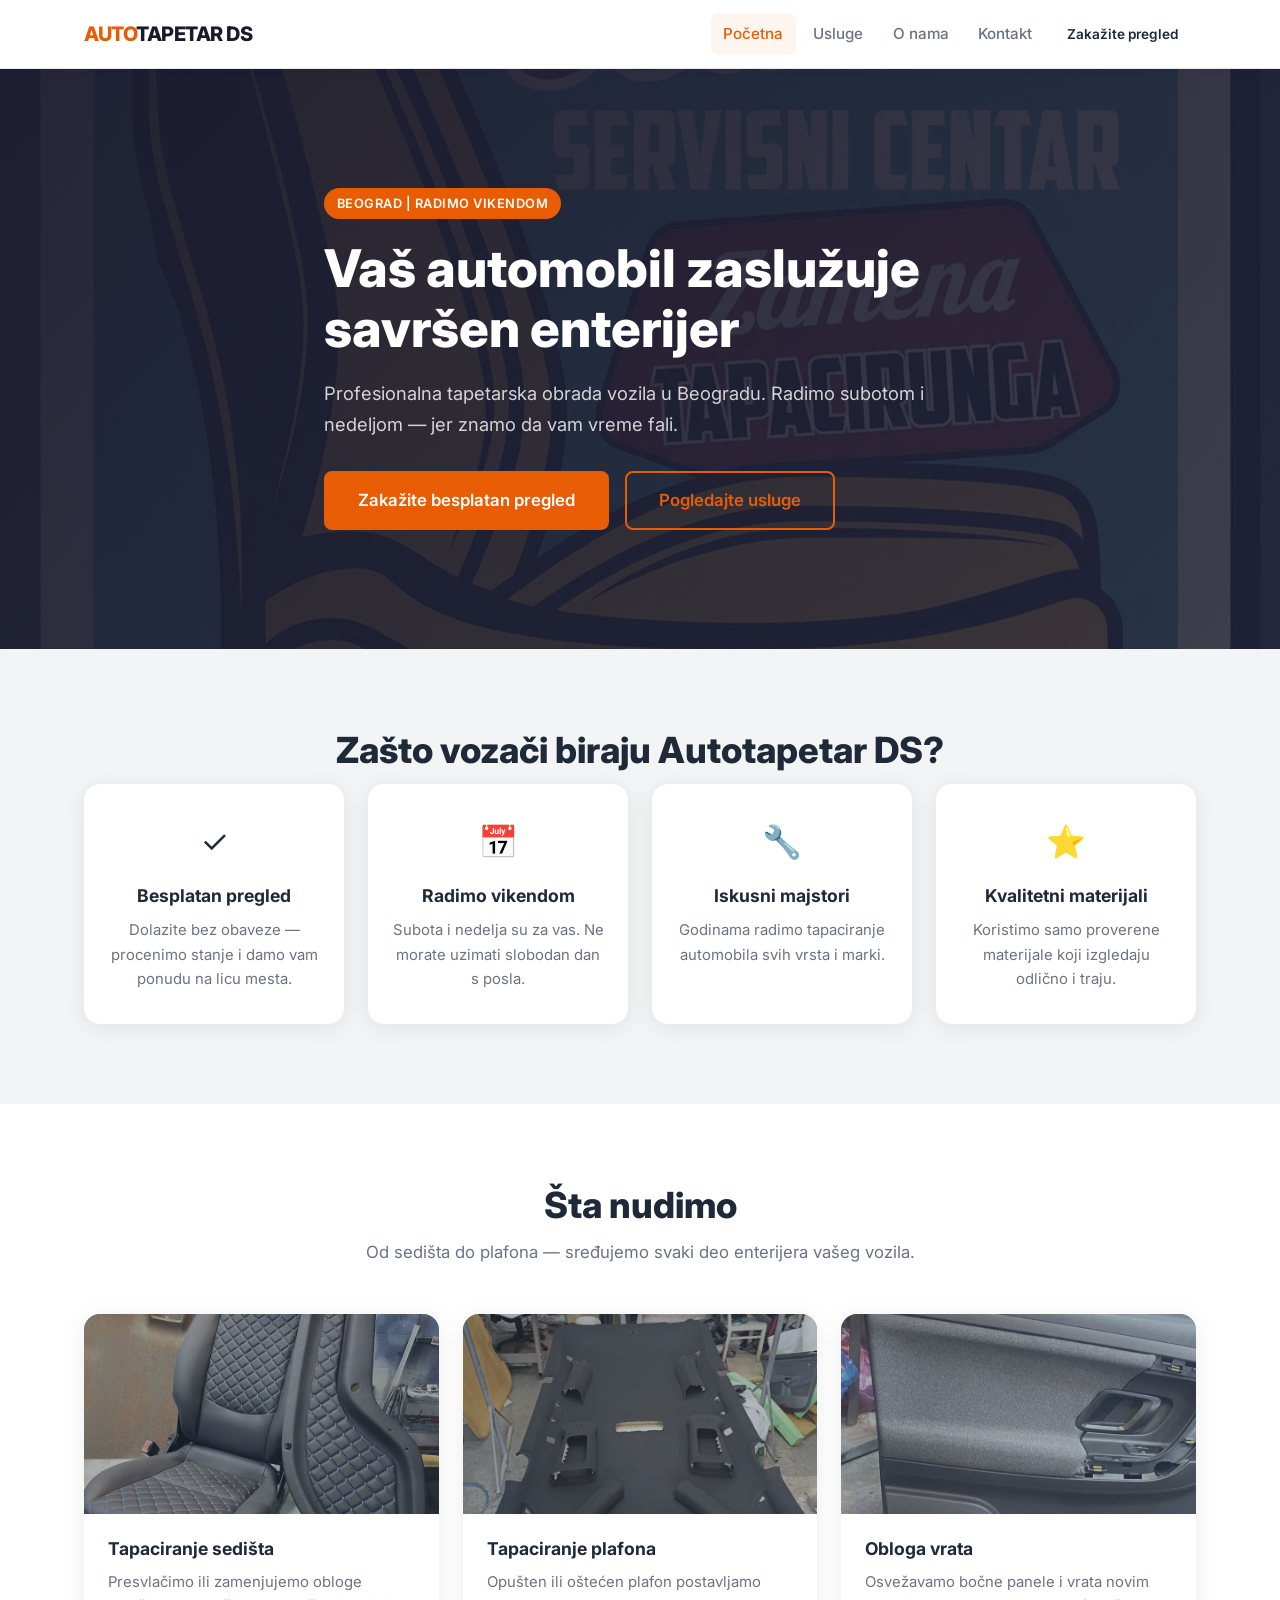
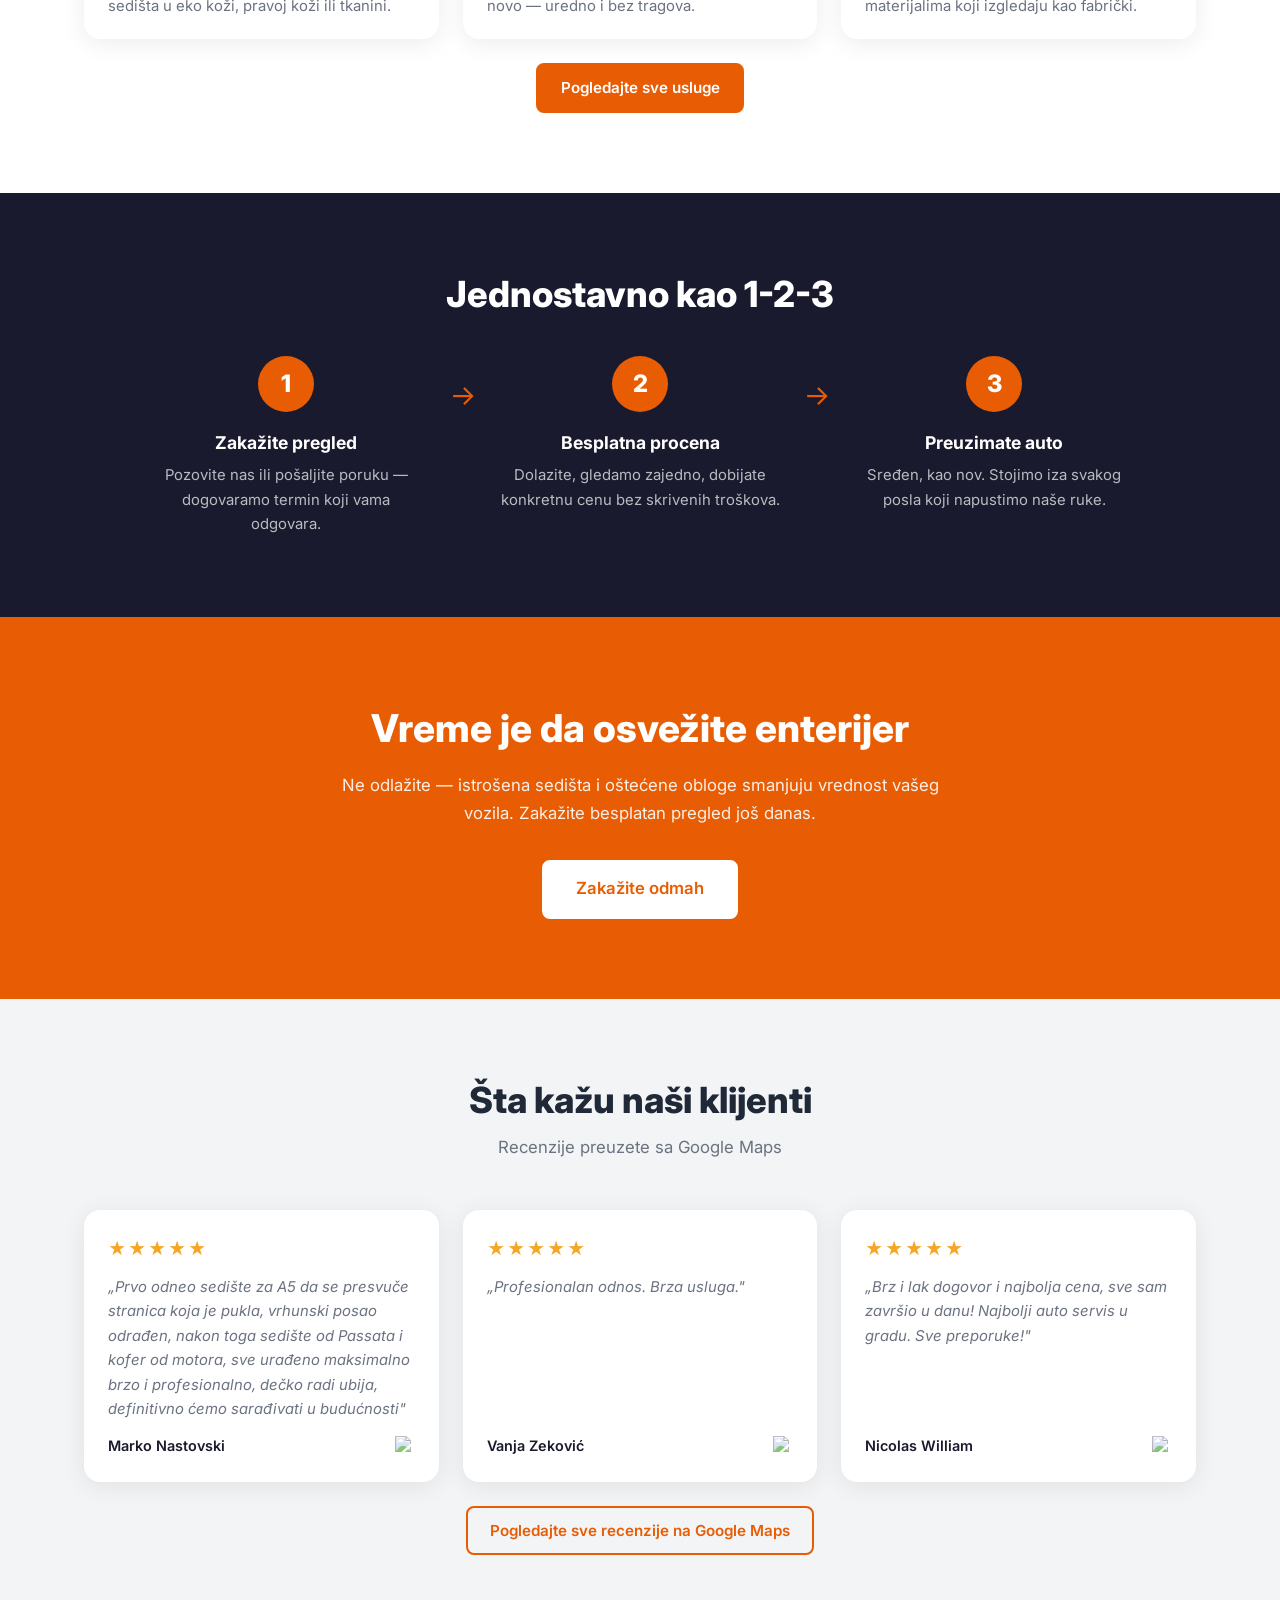
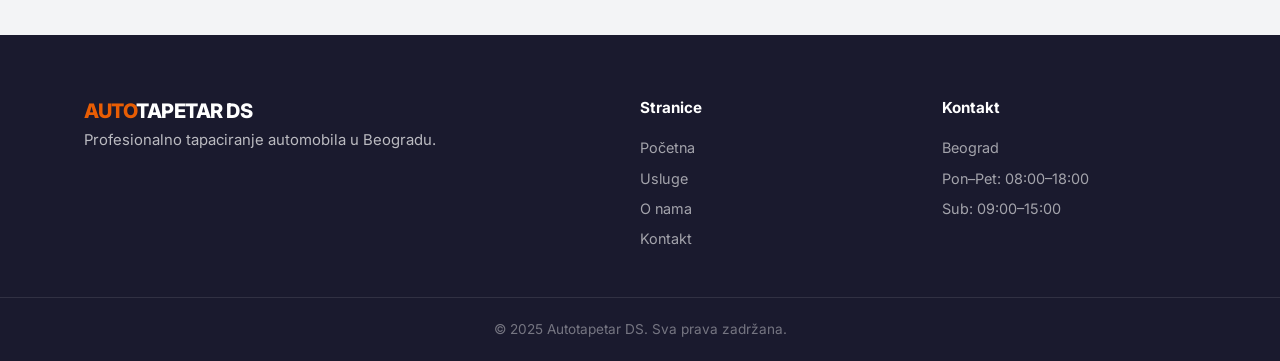
==== index.html @ dfbbf506 "Dodane fotografije usluga, hero slika, sekcija testimonijala - Ubačene slike za sedišta, plafon, vra" ====
<!DOCTYPE html>
<html lang="sr">
<head>
  <meta charset="UTF-8" />
  <meta name="viewport" content="width=device-width, initial-scale=1.0" />
  <meta name="description" content="Autotapetar DS Beograd – profesionalno tapaciranje automobila. Besplatan pregled, radimo vikendom." />
  <title>Autotapetar DS | Tapaciranje automobila Beograd</title>
  <link rel="stylesheet" href="css/style.css" />
  <link rel="preconnect" href="https://fonts.googleapis.com" />
  <link href="https://fonts.googleapis.com/css2?family=Inter:wght@400;500;600;700;800&display=swap" rel="stylesheet" />
</head>
<body>

  <!-- NAVIGACIJA -->
  <header class="header">
    <div class="container header__inner">
      <a href="index.html" class="logo">
        <span class="logo__accent">AUTO</span>TAPETAR DS
      </a>
      <button class="nav-toggle" aria-label="Otvori meni" aria-expanded="false">
        <span></span><span></span><span></span>
      </button>
      <nav class="nav">
        <a href="index.html" class="nav__link nav__link--active">Početna</a>
        <a href="usluge.html" class="nav__link">Usluge</a>
        <a href="o-nama.html" class="nav__link">O nama</a>
        <a href="kontakt.html" class="nav__link">Kontakt</a>
        <a href="kontakt.html" class="btn btn--sm">Zakažite pregled</a>
      </nav>
    </div>
  </header>

  <main>

    <!-- HERO -->
    <section class="hero">
      <div class="hero__bg">
        <img src="images/hero-placeholder.jpg" alt="Autotapetar DS" />
        <div class="hero__overlay"></div>
      </div>
      <div class="container hero__content">
        <span class="hero__tag">Beograd | Radimo vikendom</span>
        <h1 class="hero__title">Vaš automobil zaslužuje savršen enterijer</h1>
        <p class="hero__text">Profesionalna tapetarska obrada vozila u Beogradu. Radimo subotom i nedeljom — jer znamo da vam vreme fali.</p>
        <div class="hero__actions">
          <a href="kontakt.html" class="btn btn--primary btn--lg">Zakažite besplatan pregled</a>
          <a href="usluge.html" class="btn btn--outline btn--lg">Pogledajte usluge</a>
        </div>
      </div>
    </section>

    <!-- BENEFITI -->
    <section class="section section--light">
      <div class="container">
        <h2 class="section__title text-center">Zašto vozači biraju Autotapetar DS?</h2>
        <div class="cards cards--4">
          <div class="card card--benefit">
            <div class="card__icon">✓</div>
            <h3 class="card__title">Besplatan pregled</h3>
            <p class="card__text">Dolazite bez obaveze — procenimo stanje i damo vam ponudu na licu mesta.</p>
          </div>
          <div class="card card--benefit">
            <div class="card__icon">📅</div>
            <h3 class="card__title">Radimo vikendom</h3>
            <p class="card__text">Subota i nedelja su za vas. Ne morate uzimati slobodan dan s posla.</p>
          </div>
          <div class="card card--benefit">
            <div class="card__icon">🔧</div>
            <h3 class="card__title">Iskusni majstori</h3>
            <p class="card__text">Godinama radimo tapaciranje automobila svih vrsta i marki.</p>
          </div>
          <div class="card card--benefit">
            <div class="card__icon">⭐</div>
            <h3 class="card__title">Kvalitetni materijali</h3>
            <p class="card__text">Koristimo samo proverene materijale koji izgledaju odlično i traju.</p>
          </div>
        </div>
      </div>
    </section>

    <!-- USLUGE PREGLED -->
    <section class="section">
      <div class="container">
        <h2 class="section__title text-center">Šta nudimo</h2>
        <p class="section__subtitle text-center">Od sedišta do plafona — sređujemo svaki deo enterijera vašeg vozila.</p>
        <div class="cards cards--3">
          <div class="card card--service">
            <div class="card__img">
              <img src="images/usluga-sedista.jpg" alt="Tapaciranje sedišta" />
            </div>
            <div class="card__body">
              <h3 class="card__title">Tapaciranje sedišta</h3>
              <p class="card__text">Presvlačimo ili zamenjujemo obloge sedišta u eko koži, pravoj koži ili tkanini.</p>
            </div>
          </div>
          <div class="card card--service">
            <div class="card__img">
              <img src="images/usluga-plafon.jpg" alt="Tapaciranje plafona" />
            </div>
            <div class="card__body">
              <h3 class="card__title">Tapaciranje plafona</h3>
              <p class="card__text">Opušten ili oštećen plafon postavljamo novo — uredno i bez tragova.</p>
            </div>
          </div>
          <div class="card card--service">
            <div class="card__img">
              <img src="images/usluga-vrata.jpg" alt="Obloga vrata" />
            </div>
            <div class="card__body">
              <h3 class="card__title">Obloga vrata</h3>
              <p class="card__text">Osvežavamo bočne panele i vrata novim materijalima koji izgledaju kao fabrički.</p>
            </div>
          </div>
        </div>
        <div class="text-center mt-2">
          <a href="usluge.html" class="btn btn--primary">Pogledajte sve usluge</a>
        </div>
      </div>
    </section>

    <!-- KAKO FUNKCIONISE -->
    <section class="section section--dark">
      <div class="container">
        <h2 class="section__title text-center">Jednostavno kao 1-2-3</h2>
        <div class="steps">
          <div class="step">
            <div class="step__num">1</div>
            <h3 class="step__title">Zakažite pregled</h3>
            <p class="step__text">Pozovite nas ili pošaljite poruku — dogovaramo termin koji vama odgovara.</p>
          </div>
          <div class="step__arrow">→</div>
          <div class="step">
            <div class="step__num">2</div>
            <h3 class="step__title">Besplatna procena</h3>
            <p class="step__text">Dolazite, gledamo zajedno, dobijate konkretnu cenu bez skrivenih troškova.</p>
          </div>
          <div class="step__arrow">→</div>
          <div class="step">
            <div class="step__num">3</div>
            <h3 class="step__title">Preuzimate auto</h3>
            <p class="step__text">Sređen, kao nov. Stojimo iza svakog posla koji napustimo naše ruke.</p>
          </div>
        </div>
      </div>
    </section>

    <!-- CTA BANER -->
    <section class="section section--accent">
      <div class="container text-center">
        <h2 class="cta-banner__title">Vreme je da osvežite enterijer</h2>
        <p class="cta-banner__text">Ne odlažite — istrošena sedišta i oštećene obloge smanjuju vrednost vašeg vozila. Zakažite besplatan pregled još danas.</p>
        <a href="kontakt.html" class="btn btn--white btn--lg">Zakažite odmah</a>
      </div>
    </section>

  </main>

  <!-- RECENZIJE -->
  <section class="section section--light">
    <div class="container">
      <h2 class="section__title text-center">Šta kažu naši klijenti</h2>
      <p class="section__subtitle text-center">Recenzije preuzete sa Google Maps</p>
      <div class="cards cards--3">

        <div class="card card--review">
          <div class="card__stars">★★★★★</div>
          <p class="card__text">„Prvo odneo sedište za A5 da se presvuče stranica koja je pukla, vrhunski posao odrađen, nakon toga sedište od Passata i kofer od motora, sve urađeno maksimalno brzo i profesionalno, dečko radi ubija, definitivno ćemo sarađivati u budućnosti"</p>
          <div class="card__author">
            <span class="card__name">Marko Nastovski</span>
            <img src="https://www.gstatic.com/images/branding/product/1x/maps_24dp.png" alt="Google" class="card__google-icon" />
          </div>
        </div>

        <div class="card card--review">
          <div class="card__stars">★★★★★</div>
          <p class="card__text">„Profesionalan odnos. Brza usluga."</p>
          <div class="card__author">
            <span class="card__name">Vanja Zeković</span>
            <img src="https://www.gstatic.com/images/branding/product/1x/maps_24dp.png" alt="Google" class="card__google-icon" />
          </div>
        </div>

        <div class="card card--review">
          <div class="card__stars">★★★★★</div>
          <p class="card__text">„Brz i lak dogovor i najbolja cena, sve sam završio u danu! Najbolji auto servis u gradu. Sve preporuke!"</p>
          <div class="card__author">
            <span class="card__name">Nicolas William</span>
            <img src="https://www.gstatic.com/images/branding/product/1x/maps_24dp.png" alt="Google" class="card__google-icon" />
          </div>
        </div>

      </div>
      <div class="text-center mt-2">
        <a href="https://maps.app.goo.gl/PzzM2NFCCdkKopfx8" target="_blank" rel="noopener" class="btn btn--outline">Pogledajte sve recenzije na Google Maps</a>
      </div>
    </div>
  </section>

  <!-- FOOTER -->
  <footer class="footer">
    <div class="container footer__inner">
      <div class="footer__brand">
        <a href="index.html" class="logo logo--light">
          <span class="logo__accent">AUTO</span>TAPETAR DS
        </a>
        <p>Profesionalno tapaciranje automobila u Beogradu.</p>
      </div>
      <div class="footer__links">
        <h4>Stranice</h4>
        <a href="index.html">Početna</a>
        <a href="usluge.html">Usluge</a>
        <a href="o-nama.html">O nama</a>
        <a href="kontakt.html">Kontakt</a>
      </div>
      <div class="footer__contact">
        <h4>Kontakt</h4>
        <p>Beograd</p>
        <p>Pon–Pet: 08:00–18:00</p>
        <p>Sub: 09:00–15:00</p>
      </div>
    </div>
    <div class="footer__bottom">
      <div class="container">
        <p>&copy; 2025 Autotapetar DS. Sva prava zadržana.</p>
      </div>
    </div>
  </footer>

  <script src="js/main.js"></script>
</body>
</html>
---- css/style.css ----
/* =====================
   RESET & BASE
   ===================== */
*, *::before, *::after { box-sizing: border-box; margin: 0; padding: 0; }

:root {
  --clr-primary:   #E85D04;
  --clr-primary-d: #C44E00;
  --clr-dark:      #1A1A2E;
  --clr-dark-2:    #16213E;
  --clr-gray:      #6B7280;
  --clr-gray-light:#F3F4F6;
  --clr-white:     #FFFFFF;
  --clr-text:      #1F2937;
  --radius:        8px;
  --radius-lg:     16px;
  --shadow:        0 4px 24px rgba(0,0,0,.08);
  --shadow-lg:     0 8px 40px rgba(0,0,0,.14);
  --transition:    .25s ease;
  --container:     1160px;
}

html { scroll-behavior: smooth; }

body {
  font-family: 'Inter', system-ui, sans-serif;
  font-size: 16px;
  line-height: 1.65;
  color: var(--clr-text);
  background: var(--clr-white);
}

img { display: block; max-width: 100%; height: auto; object-fit: cover; }

a { color: inherit; text-decoration: none; }

ul { list-style: none; }

/* =====================
   UTILITIES
   ===================== */
.container    { max-width: var(--container); margin: 0 auto; padding: 0 24px; }
.text-center  { text-align: center; }
.text-muted   { color: var(--clr-gray); font-size: .9rem; }
.mt-1         { margin-top: .75rem; }
.mt-2         { margin-top: 1.5rem; }

/* =====================
   BUTTONS
   ===================== */
.btn {
  display: inline-flex;
  align-items: center;
  justify-content: center;
  gap: .5rem;
  padding: .65rem 1.4rem;
  border-radius: var(--radius);
  font-weight: 600;
  font-size: .95rem;
  cursor: pointer;
  transition: background var(--transition), color var(--transition),
              border-color var(--transition), transform var(--transition);
  border: 2px solid transparent;
  white-space: nowrap;
}
.btn:hover { transform: translateY(-1px); }

.btn--primary {
  background: var(--clr-primary);
  color: var(--clr-white);
  border-color: var(--clr-primary);
}
.btn--primary:hover { background: var(--clr-primary-d); border-color: var(--clr-primary-d); }

.btn--outline {
  background: transparent;
  color: var(--clr-primary);
  border-color: var(--clr-primary);
}
.btn--outline:hover { background: var(--clr-primary); color: var(--clr-white); }

.btn--white {
  background: var(--clr-white);
  color: var(--clr-primary);
  border-color: var(--clr-white);
}
.btn--white:hover { background: transparent; color: var(--clr-white); border-color: var(--clr-white); }

.btn--sm  { padding: .45rem 1rem; font-size: .85rem; }
.btn--lg  { padding: .85rem 2rem; font-size: 1.05rem; }
.btn--full { width: 100%; }

/* =====================
   HEADER / NAV
   ===================== */
.header {
  position: sticky;
  top: 0;
  z-index: 100;
  background: var(--clr-white);
  border-bottom: 1px solid #E5E7EB;
  box-shadow: 0 1px 8px rgba(0,0,0,.06);
}

.header__inner {
  display: flex;
  align-items: center;
  justify-content: space-between;
  height: 68px;
}

.logo {
  font-size: 1.25rem;
  font-weight: 800;
  letter-spacing: -.5px;
  color: var(--clr-dark);
}
.logo--light { color: var(--clr-white); }
.logo__accent { color: var(--clr-primary); }

.nav {
  display: flex;
  align-items: center;
  gap: .25rem;
}

.nav__link {
  padding: .5rem .8rem;
  border-radius: var(--radius);
  font-weight: 500;
  font-size: .95rem;
  color: var(--clr-gray);
  transition: color var(--transition), background var(--transition);
}
.nav__link:hover,
.nav__link--active {
  color: var(--clr-primary);
  background: #FFF5EF;
}

.nav-toggle {
  display: none;
  flex-direction: column;
  justify-content: center;
  gap: 5px;
  width: 36px;
  height: 36px;
  background: none;
  border: none;
  cursor: pointer;
  padding: 4px;
}
.nav-toggle span {
  display: block;
  height: 2px;
  background: var(--clr-dark);
  border-radius: 2px;
  transition: transform var(--transition), opacity var(--transition);
}
.nav-toggle.open span:nth-child(1) { transform: translateY(7px) rotate(45deg); }
.nav-toggle.open span:nth-child(2) { opacity: 0; }
.nav-toggle.open span:nth-child(3) { transform: translateY(-7px) rotate(-45deg); }

/* =====================
   HERO
   ===================== */
.hero {
  position: relative;
  min-height: 580px;
  display: flex;
  align-items: center;
}

.hero__bg {
  position: absolute;
  inset: 0;
  z-index: 0;
  background: var(--clr-dark-2);
}
.hero__bg img {
  width: 100%;
  height: 100%;
  object-fit: cover;
  opacity: .35;
}
.hero__overlay {
  position: absolute;
  inset: 0;
  background: linear-gradient(135deg, rgba(26,26,46,.85) 0%, rgba(26,26,46,.5) 100%);
}

.hero__content {
  position: relative;
  z-index: 1;
  padding: 80px 24px;
  max-width: 680px;
}

.hero__tag {
  display: inline-block;
  background: var(--clr-primary);
  color: var(--clr-white);
  font-size: .8rem;
  font-weight: 600;
  letter-spacing: .5px;
  text-transform: uppercase;
  padding: .3rem .8rem;
  border-radius: 100px;
  margin-bottom: 1.25rem;
}

.hero__title {
  font-size: clamp(2rem, 5vw, 3.25rem);
  font-weight: 800;
  line-height: 1.15;
  color: var(--clr-white);
  margin-bottom: 1.25rem;
}

.hero__text {
  font-size: 1.15rem;
  color: rgba(255,255,255,.8);
  margin-bottom: 2rem;
}

.hero__actions {
  display: flex;
  flex-wrap: wrap;
  gap: 1rem;
}

/* =====================
   SECTIONS
   ===================== */
.section          { padding: 80px 0; }
.section--light   { background: var(--clr-gray-light); }
.section--dark    { background: var(--clr-dark); color: var(--clr-white); }
.section--accent  { background: var(--clr-primary); color: var(--clr-white); }

.section__title {
  font-size: clamp(1.6rem, 3vw, 2.25rem);
  font-weight: 800;
  margin-bottom: .75rem;
  line-height: 1.2;
}
.section__subtitle {
  font-size: 1.05rem;
  color: var(--clr-gray);
  margin-bottom: 3rem;
}
.section--dark .section__subtitle { color: rgba(255,255,255,.65); }

/* =====================
   CARDS
   ===================== */
.cards {
  display: grid;
  gap: 1.5rem;
}
.cards--3 { grid-template-columns: repeat(3, 1fr); }
.cards--4 { grid-template-columns: repeat(4, 1fr); }

.card {
  border-radius: var(--radius-lg);
  background: var(--clr-white);
  box-shadow: var(--shadow);
  overflow: hidden;
  transition: transform var(--transition), box-shadow var(--transition);
}
.card:hover { transform: translateY(-4px); box-shadow: var(--shadow-lg); }

.card--benefit {
  padding: 2rem 1.5rem;
  text-align: center;
}
.card__icon { font-size: 2rem; margin-bottom: .75rem; }
.card__title { font-size: 1.1rem; font-weight: 700; margin-bottom: .5rem; }
.card__text  { font-size: .93rem; color: var(--clr-gray); }

.card--service .card__img { height: 200px; }
.card--service .card__img img { width: 100%; height: 100%; }
.card--service .card__body { padding: 1.25rem 1.5rem; }
.card--service .card__title { margin-bottom: .4rem; }

/* =====================
   REVIEW CARDS
   ===================== */
.card--review { padding: 1.5rem; display: flex; flex-direction: column; gap: .75rem; }
.card--review .card__stars { color: #f5a623; font-size: 1.1rem; letter-spacing: 2px; }
.card--review .card__text { font-size: .93rem; color: var(--clr-gray); font-style: italic; flex: 1; }
.card--review .card__author { display: flex; align-items: center; justify-content: space-between; margin-top: auto; }
.card--review .card__name { font-weight: 600; font-size: .9rem; color: var(--clr-dark); }
.card--review .card__google-icon { width: 20px; height: 20px; opacity: .7; }

/* =====================
   STEPS
   ===================== */
.steps {
  display: flex;
  align-items: flex-start;
  justify-content: center;
  gap: 1.5rem;
  margin-top: 2.5rem;
  flex-wrap: wrap;
}

.step {
  flex: 1;
  min-width: 200px;
  max-width: 280px;
  text-align: center;
}
.step__num {
  width: 56px;
  height: 56px;
  border-radius: 50%;
  background: var(--clr-primary);
  color: var(--clr-white);
  font-size: 1.5rem;
  font-weight: 800;
  display: flex;
  align-items: center;
  justify-content: center;
  margin: 0 auto 1rem;
}
.step__title { font-size: 1.1rem; font-weight: 700; color: var(--clr-white); margin-bottom: .4rem; }
.step__text  { font-size: .93rem; color: rgba(255,255,255,.7); }

.step__arrow {
  font-size: 1.75rem;
  color: var(--clr-primary);
  padding-top: 1rem;
  flex-shrink: 0;
}

/* =====================
   CTA BANNER
   ===================== */
.cta-banner__title {
  font-size: clamp(1.75rem, 3vw, 2.5rem);
  font-weight: 800;
  margin-bottom: .75rem;
}
.cta-banner__text {
  font-size: 1.05rem;
  opacity: .9;
  max-width: 600px;
  margin: 0 auto 2rem;
}

/* =====================
   PAGE HERO
   ===================== */
.page-hero {
  background: var(--clr-dark);
  padding: 64px 0;
  color: var(--clr-white);
}
.page-hero__title {
  font-size: clamp(2rem, 4vw, 3rem);
  font-weight: 800;
  margin-bottom: .75rem;
}
.page-hero__text {
  font-size: 1.1rem;
  color: rgba(255,255,255,.75);
  max-width: 640px;
}

/* =====================
   SERVICE ITEMS
   ===================== */
.service-item {
  display: grid;
  grid-template-columns: 1fr 1fr;
  gap: 3rem;
  align-items: center;
  padding: 3rem 0;
  border-bottom: 1px solid #E5E7EB;
}
.service-item:last-child { border-bottom: none; }
.service-item--reverse { direction: rtl; }
.service-item--reverse > * { direction: ltr; }

.service-item__img {
  border-radius: var(--radius-lg);
  overflow: hidden;
  height: 280px;
  background: var(--clr-gray-light);
}
.service-item__img img { width: 100%; height: 100%; }

.service-item__title {
  font-size: 1.6rem;
  font-weight: 800;
  margin-bottom: 1rem;
}
.service-item__body p { color: var(--clr-gray); margin-bottom: .75rem; }
.service-item__list {
  margin-top: 1rem;
  display: flex;
  flex-direction: column;
  gap: .4rem;
}
.service-item__list li {
  display: flex;
  align-items: center;
  gap: .5rem;
  font-size: .95rem;
  color: var(--clr-text);
}
.service-item__list li::before {
  content: '✓';
  color: var(--clr-primary);
  font-weight: 700;
  flex-shrink: 0;
}

/* =====================
   ABOUT
   ===================== */
.about-grid {
  display: grid;
  grid-template-columns: 1fr 1fr;
  gap: 4rem;
  align-items: center;
}
.about-grid--reverse { direction: rtl; }
.about-grid--reverse > * { direction: ltr; }

.about-grid__img {
  border-radius: var(--radius-lg);
  overflow: hidden;
  height: 360px;
  background: var(--clr-gray-light);
}
.about-grid__img img { width: 100%; height: 100%; }

.about-grid__body h2 {
  font-size: 2rem;
  font-weight: 800;
  margin-bottom: 1.25rem;
}
.about-grid__body p {
  color: var(--clr-gray);
  margin-bottom: .75rem;
}

/* =====================
   STATS
   ===================== */
.stats {
  display: grid;
  grid-template-columns: repeat(4, 1fr);
  gap: 2rem;
  text-align: center;
}
.stat__num {
  font-size: 3rem;
  font-weight: 800;
  color: var(--clr-primary);
  line-height: 1;
  margin-bottom: .4rem;
}
.stat__label { font-size: .95rem; color: rgba(255,255,255,.7); }

/* =====================
   CONTACT
   ===================== */
.contact-grid {
  display: grid;
  grid-template-columns: 1fr 1fr;
  gap: 4rem;
  align-items: start;
}

.contact-form-wrap h2,
.contact-info h2 {
  font-size: 1.75rem;
  font-weight: 800;
  margin-bottom: 1.5rem;
}

.form-group {
  margin-bottom: 1.25rem;
}
.form-group label {
  display: block;
  font-weight: 600;
  font-size: .9rem;
  margin-bottom: .4rem;
  color: var(--clr-text);
}
.required { color: var(--clr-primary); }
.form-group input,
.form-group textarea {
  width: 100%;
  padding: .75rem 1rem;
  border: 2px solid #E5E7EB;
  border-radius: var(--radius);
  font-family: inherit;
  font-size: 1rem;
  color: var(--clr-text);
  transition: border-color var(--transition);
  outline: none;
}
.form-group input:focus,
.form-group textarea:focus { border-color: var(--clr-primary); }
.form-group textarea { resize: vertical; min-height: 130px; }
.form-note { margin-top: .75rem; font-size: .82rem; color: var(--clr-gray); }

.info-card {
  display: flex;
  gap: 1rem;
  padding: 1.25rem;
  border-radius: var(--radius-lg);
  background: var(--clr-gray-light);
  margin-bottom: 1rem;
}
.info-card--highlight { background: #FFF5EF; border: 2px solid var(--clr-primary); }
.info-card__icon { font-size: 1.5rem; flex-shrink: 0; }
.info-card h3 { font-size: 1rem; font-weight: 700; margin-bottom: .3rem; }
.info-card p  { font-size: .93rem; color: var(--clr-gray); }
.info-card a  { color: var(--clr-primary); font-weight: 600; }

.hours-table { width: 100%; border-collapse: collapse; font-size: .9rem; }
.hours-table td { padding: .25rem .5rem .25rem 0; color: var(--clr-gray); }
.hours-table td:last-child { text-align: right; font-weight: 600; color: var(--clr-text); }

/* =====================
   MAP
   ===================== */
.map-section { line-height: 0; }
.map-section iframe { display: block; }

/* =====================
   FOOTER
   ===================== */
.footer { background: var(--clr-dark); color: rgba(255,255,255,.7); padding: 60px 0 0; }

.footer__inner {
  display: grid;
  grid-template-columns: 2fr 1fr 1fr;
  gap: 3rem;
  padding-bottom: 40px;
}

.footer__brand .logo { margin-bottom: .75rem; }
.footer__brand p { font-size: .93rem; }

.footer__links h4,
.footer__contact h4 {
  color: var(--clr-white);
  font-size: .95rem;
  font-weight: 700;
  margin-bottom: 1rem;
}
.footer__links a,
.footer__contact p {
  display: block;
  font-size: .9rem;
  margin-bottom: .4rem;
  color: rgba(255,255,255,.6);
  transition: color var(--transition);
}
.footer__links a:hover { color: var(--clr-primary); }

.footer__bottom {
  border-top: 1px solid rgba(255,255,255,.1);
  padding: 1.25rem 0;
}
.footer__bottom p { font-size: .85rem; color: rgba(255,255,255,.4); text-align: center; }

/* =====================
   PLACEHOLDER IMAGES
   ===================== */
.card--service .card__img,
.service-item__img,
.about-grid__img {
  background: linear-gradient(135deg, #2D3748 0%, #4A5568 100%);
  display: flex;
  align-items: center;
  justify-content: center;
}
.card--service .card__img img,
.service-item__img img,
.about-grid__img img {
  opacity: .6;
}

/* =====================
   RESPONSIVE
   ===================== */
@media (max-width: 1024px) {
  .cards--4 { grid-template-columns: repeat(2, 1fr); }
  .stats     { grid-template-columns: repeat(2, 1fr); }
  .footer__inner { grid-template-columns: 1fr 1fr; }
  .footer__brand { grid-column: 1 / -1; }
}

@media (max-width: 768px) {
  .section  { padding: 56px 0; }

  .nav {
    display: none;
    flex-direction: column;
    align-items: stretch;
    position: absolute;
    top: 68px;
    left: 0;
    right: 0;
    background: var(--clr-white);
    border-top: 1px solid #E5E7EB;
    padding: 1rem 1.5rem 1.5rem;
    box-shadow: 0 8px 24px rgba(0,0,0,.1);
    gap: .25rem;
  }
  .nav.open { display: flex; }
  .nav-toggle { display: flex; }

  .cards--3 { grid-template-columns: 1fr; }
  .cards--4 { grid-template-columns: 1fr; }

  .steps { flex-direction: column; align-items: center; }
  .step__arrow { transform: rotate(90deg); padding: 0; }

  .service-item,
  .service-item--reverse { grid-template-columns: 1fr; direction: ltr; }
  .service-item__img { height: 220px; }

  .about-grid,
  .about-grid--reverse { grid-template-columns: 1fr; direction: ltr; }
  .about-grid__img { height: 260px; }

  .stats { grid-template-columns: repeat(2, 1fr); }

  .contact-grid { grid-template-columns: 1fr; }

  .footer__inner { grid-template-columns: 1fr; gap: 2rem; }
}

@media (max-width: 480px) {
  .hero { min-height: 480px; }
  .hero__actions { flex-direction: column; }
  .btn--lg { width: 100%; }
  .stats { grid-template-columns: 1fr 1fr; }
}
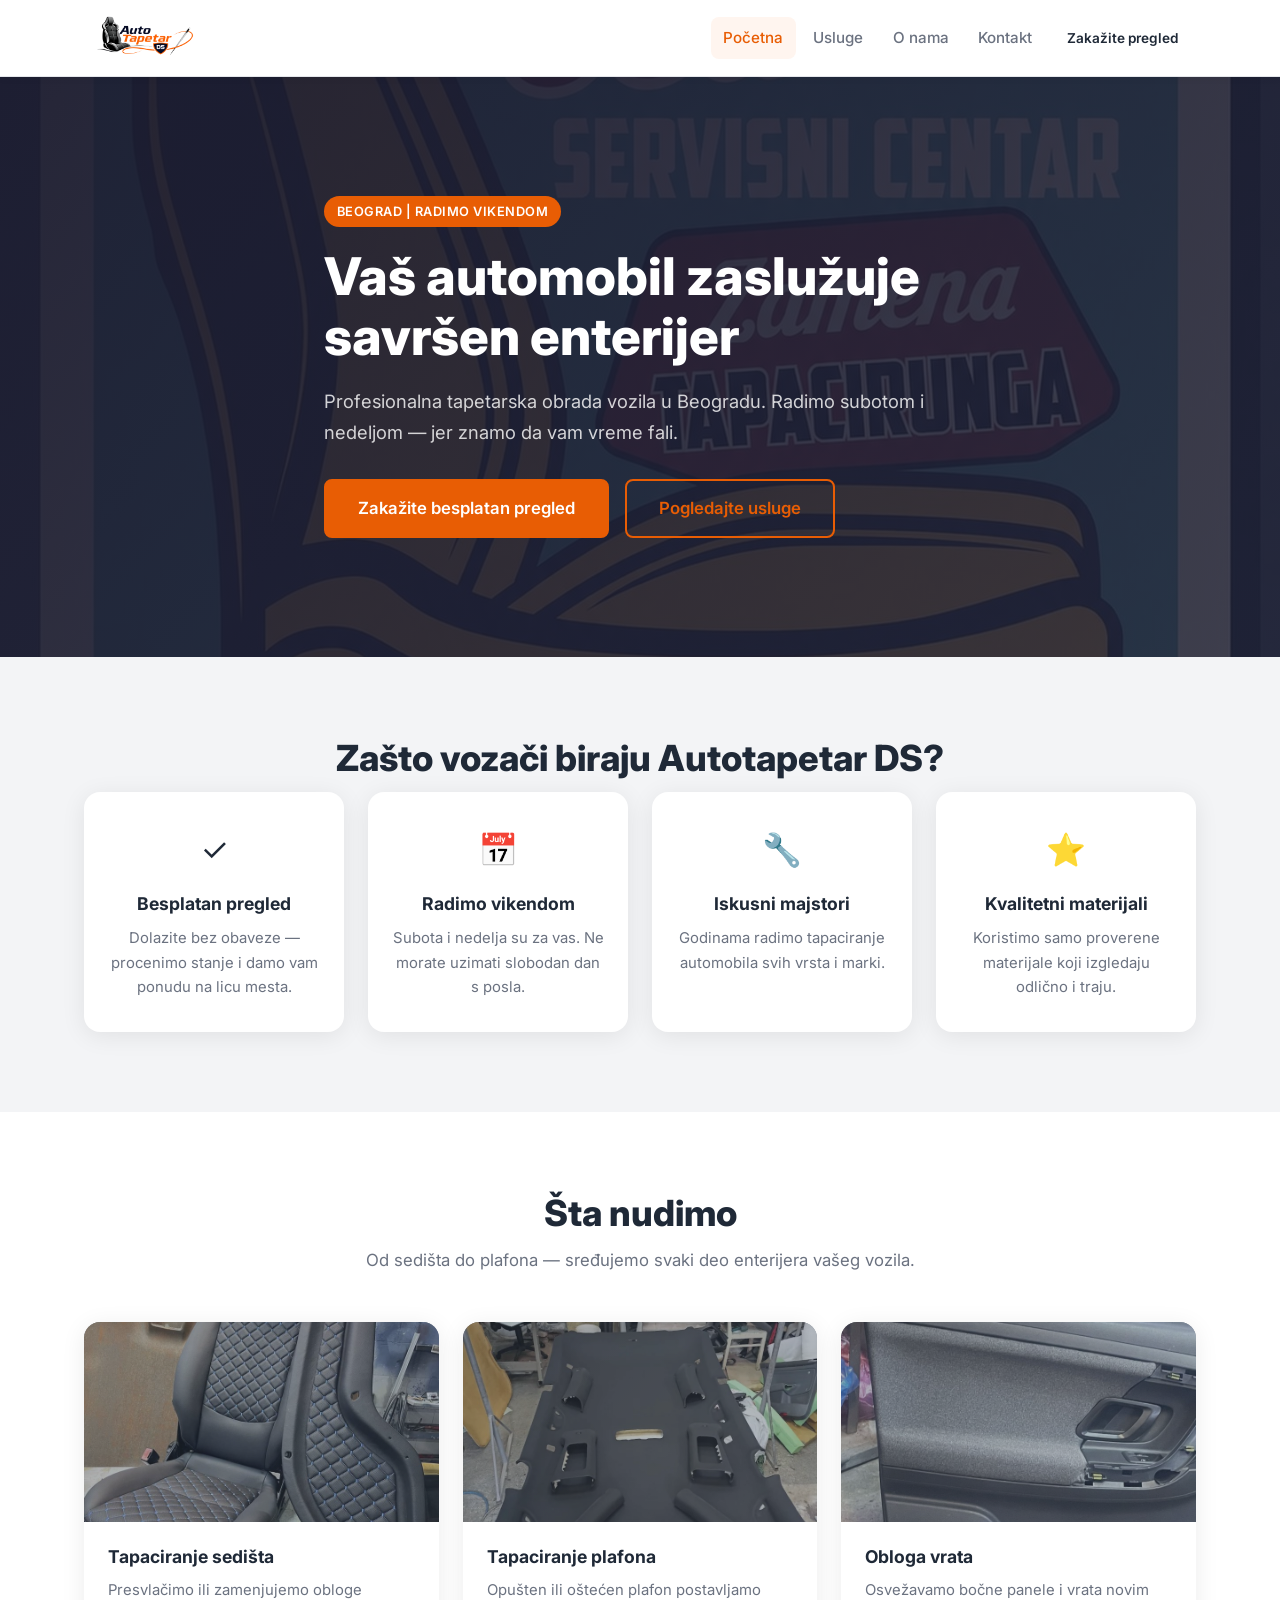
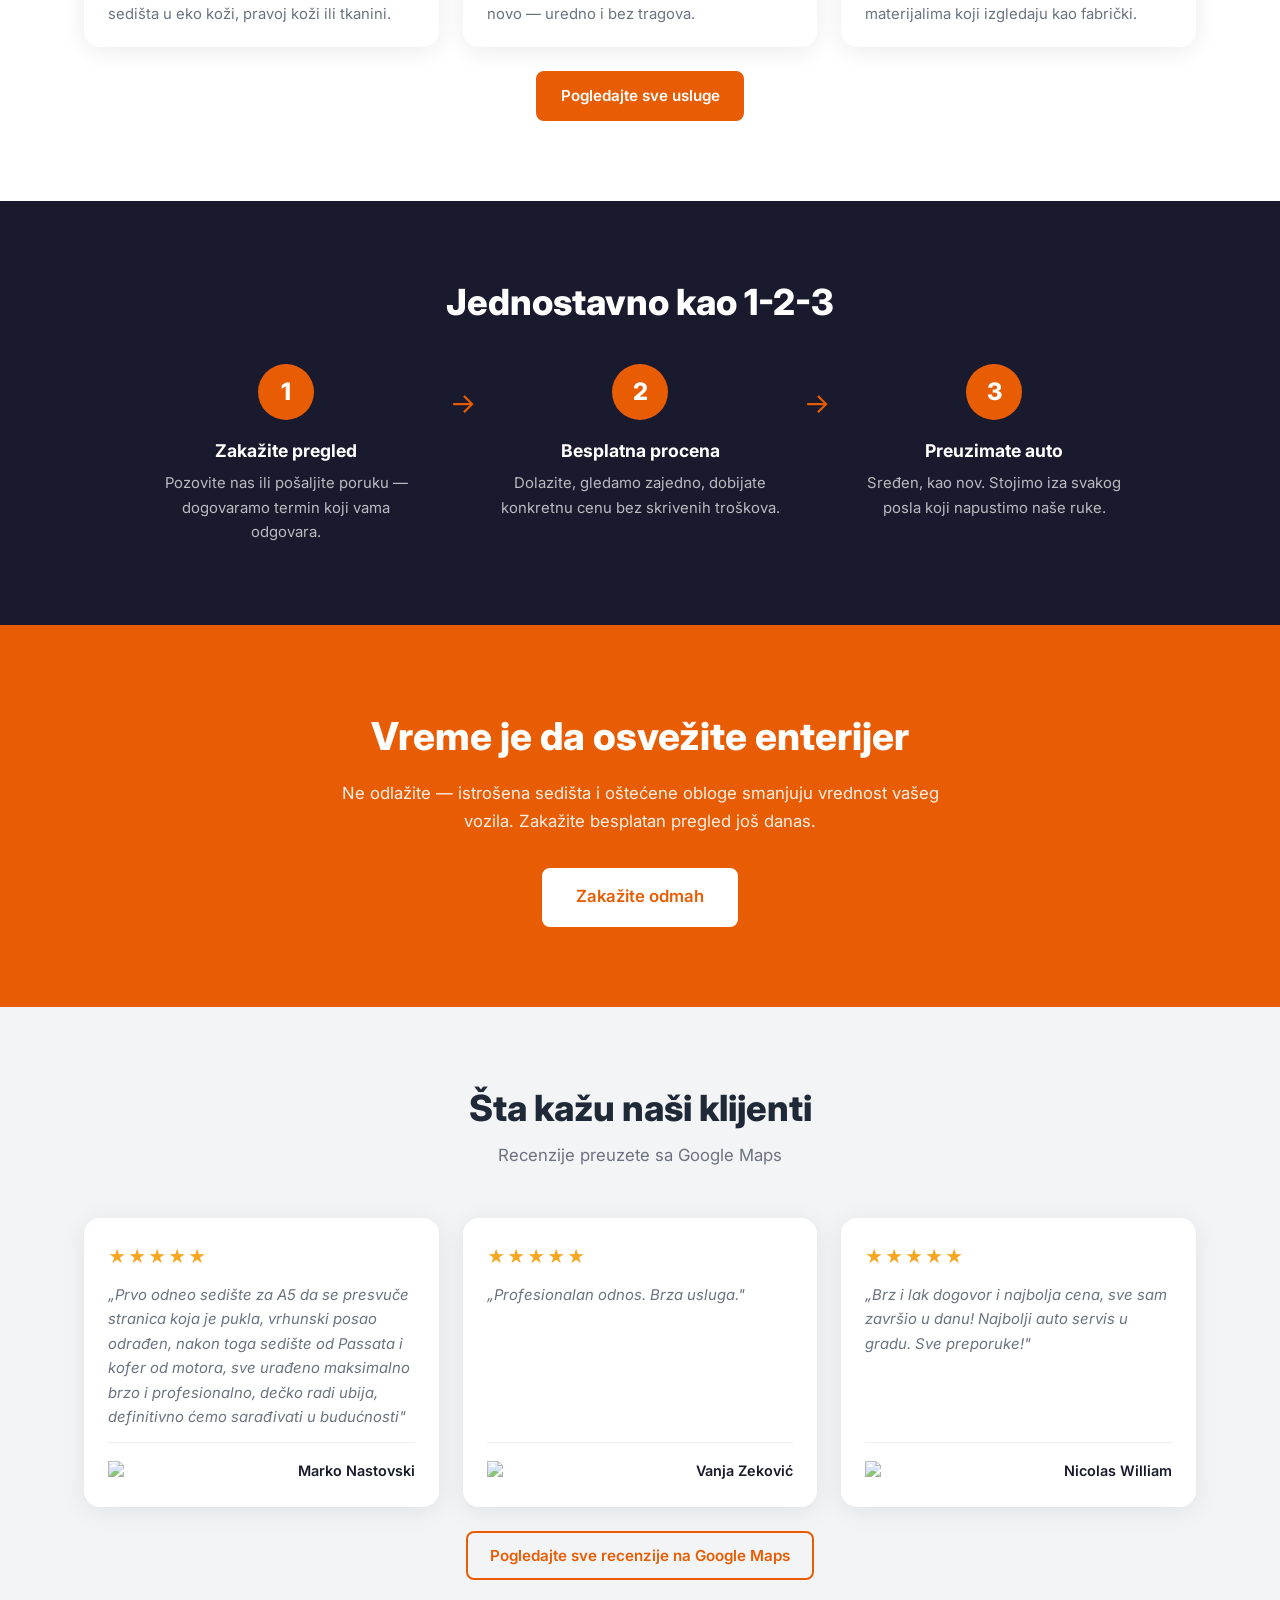
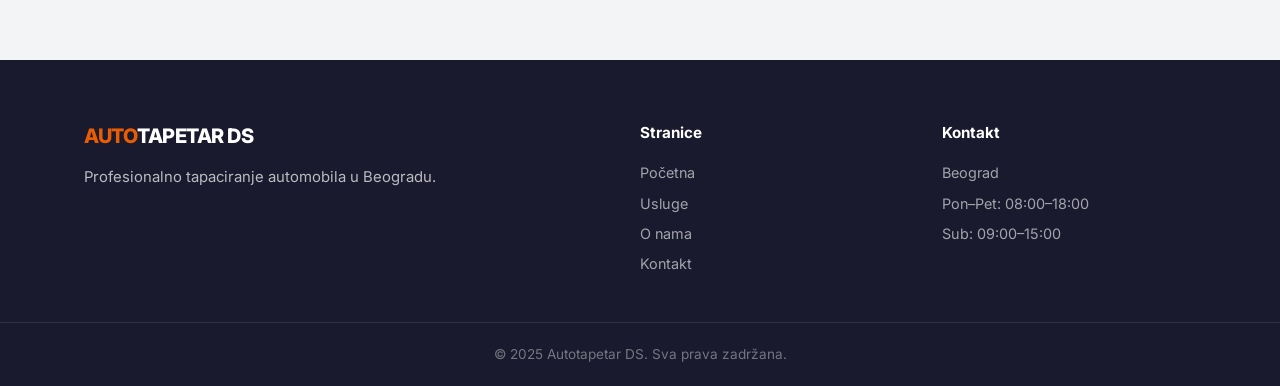
==== commit b4ff5a43: "Ubačen logo u header (transparent PNG, 76px)" ====
--- a/index.html
+++ b/index.html
@@ -15,7 +15,7 @@
   <header class="header">
     <div class="container header__inner">
       <a href="index.html" class="logo">
-        <span class="logo__accent">AUTO</span>TAPETAR DS
+        <img src="images/logo.png" alt="Autotapetar DS" class="logo__img" />
       </a>
       <button class="nav-toggle" aria-label="Otvori meni" aria-expanded="false">
         <span></span><span></span><span></span>
--- a/css/style.css
+++ b/css/style.css
@@ -106,7 +106,7 @@
   display: flex;
   align-items: center;
   justify-content: space-between;
-  height: 68px;
+  height: 76px;
 }
 
 .logo {
@@ -114,6 +114,13 @@
   font-weight: 800;
   letter-spacing: -.5px;
   color: var(--clr-dark);
+  display: flex;
+  align-items: center;
+}
+.logo__img {
+  height: 76px;
+  width: auto;
+  display: block;
 }
 .logo--light { color: var(--clr-white); }
 .logo__accent { color: var(--clr-primary); }
@@ -288,9 +295,9 @@
 .card--review { padding: 1.5rem; display: flex; flex-direction: column; gap: .75rem; }
 .card--review .card__stars { color: #f5a623; font-size: 1.1rem; letter-spacing: 2px; }
 .card--review .card__text { font-size: .93rem; color: var(--clr-gray); font-style: italic; flex: 1; }
-.card--review .card__author { display: flex; align-items: center; justify-content: space-between; margin-top: auto; }
-.card--review .card__name { font-weight: 600; font-size: .9rem; color: var(--clr-dark); }
-.card--review .card__google-icon { width: 20px; height: 20px; opacity: .7; }
+.card--review .card__author { display: flex; align-items: center; justify-content: space-between; margin-top: auto; padding-top: 1rem; border-top: 1px solid var(--clr-border, #eee); }
+.card--review .card__name { font-weight: 600; font-size: .9rem; color: var(--clr-dark); order: 2; }
+.card--review .card__google-icon { width: 20px; height: 20px; opacity: .7; order: 1; }
 
 /* =====================
    STEPS
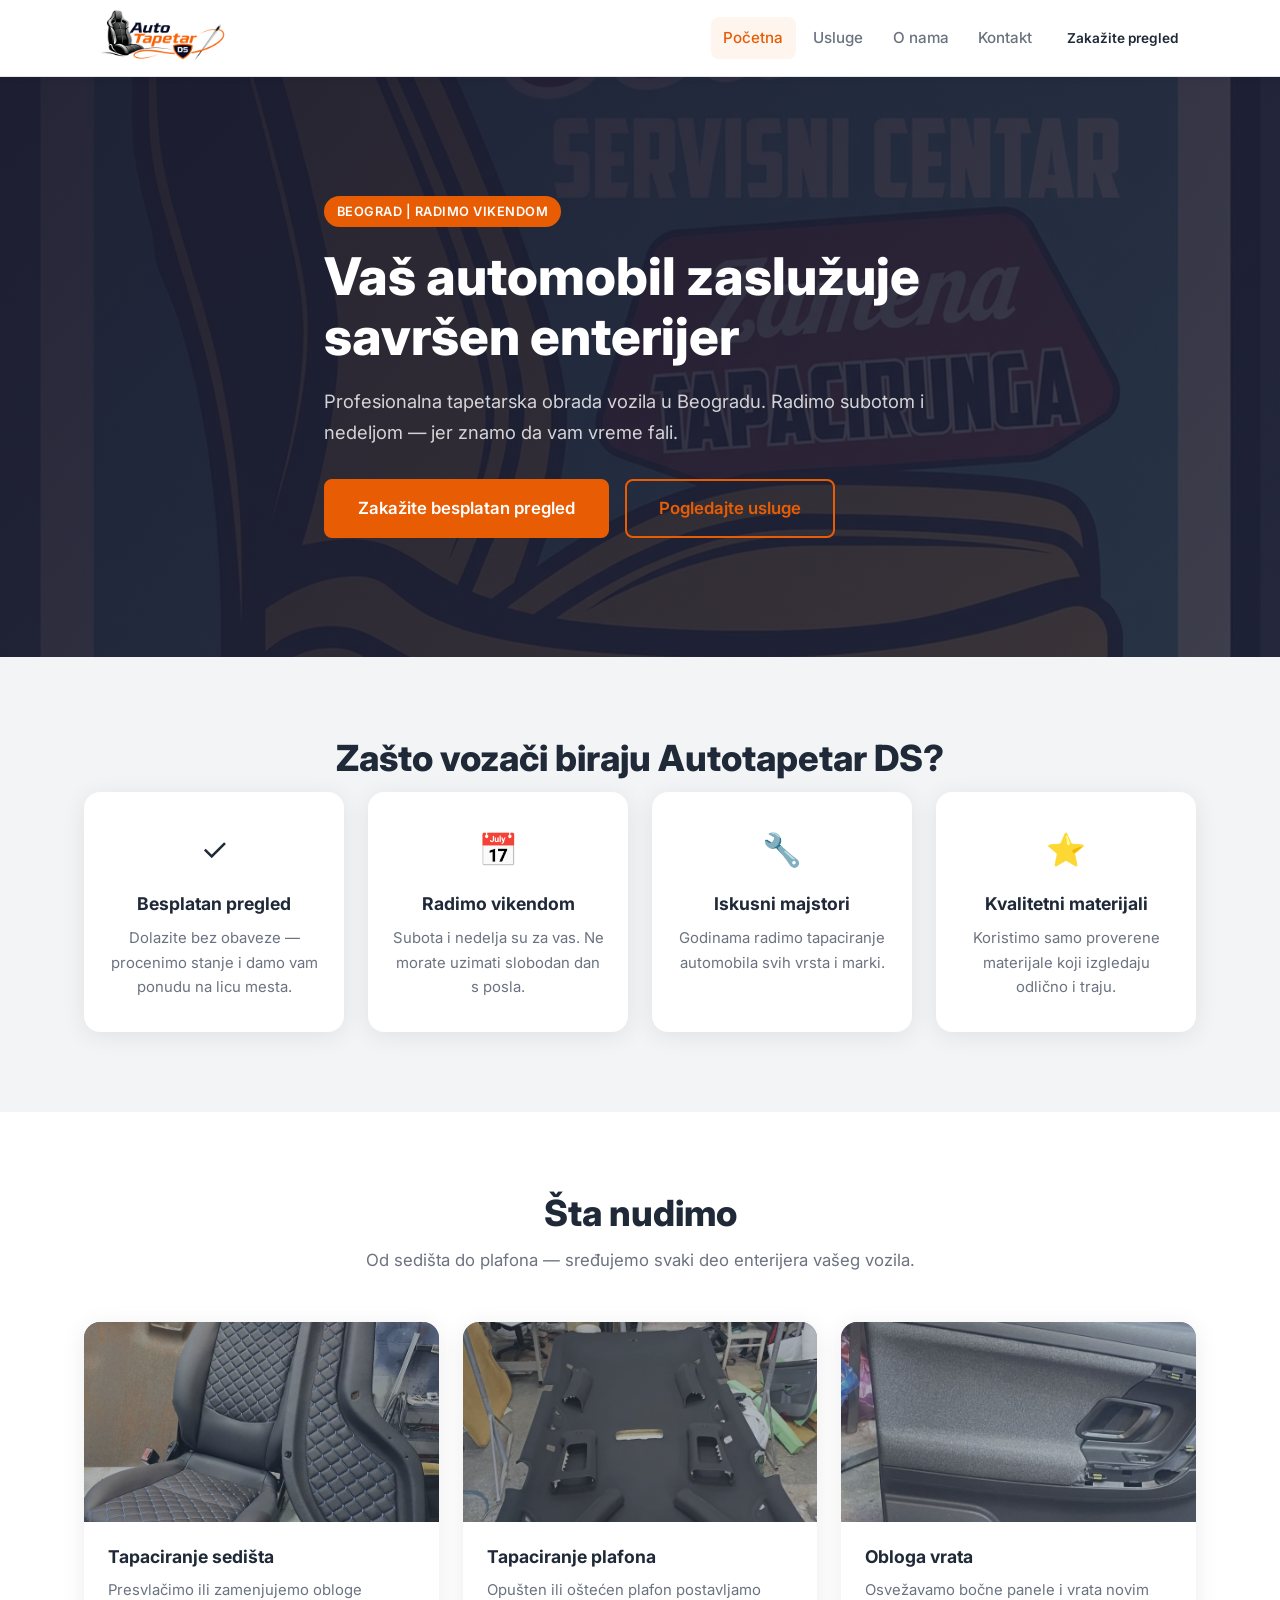
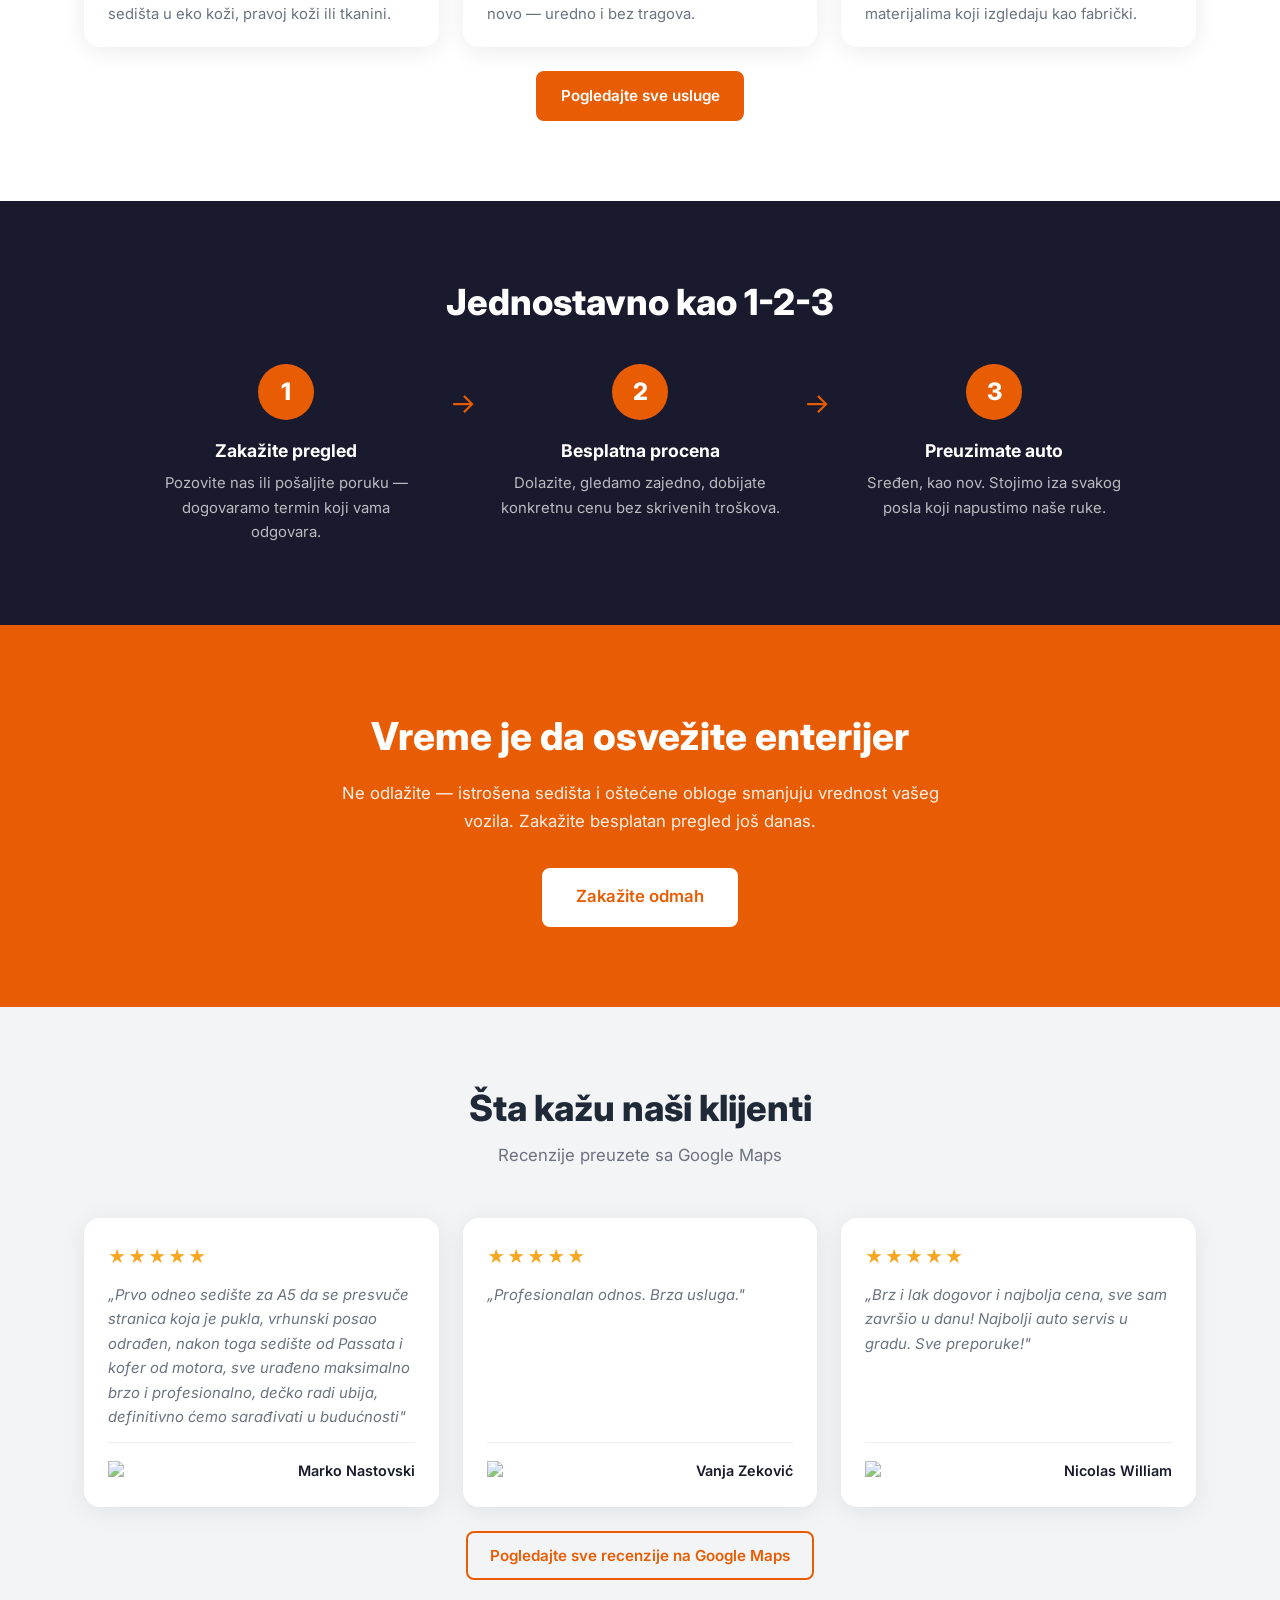
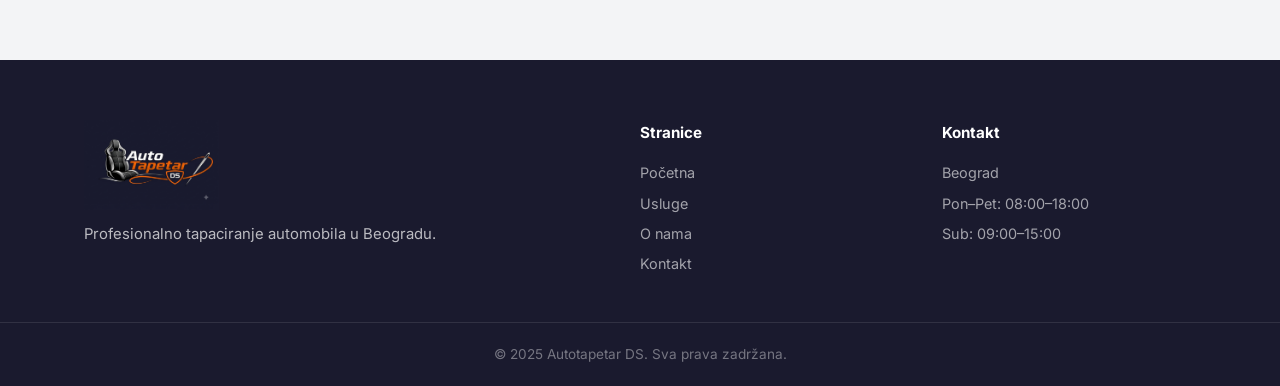
==== commit b76f8a6c: "Footer logo zamenjen slikom (plava verzija)" ====
--- a/index.html
+++ b/index.html
@@ -201,7 +201,7 @@
     <div class="container footer__inner">
       <div class="footer__brand">
         <a href="index.html" class="logo logo--light">
-          <span class="logo__accent">AUTO</span>TAPETAR DS
+          <img src="images/logo-footer.png" alt="Autotapetar DS" class="logo__img-footer" />
         </a>
         <p>Profesionalno tapaciranje automobila u Beogradu.</p>
       </div>
--- a/css/style.css
+++ b/css/style.css
@@ -118,11 +118,16 @@
   align-items: center;
 }
 .logo__img {
-  height: 76px;
+  height: 98px;
   width: auto;
   display: block;
 }
 .logo--light { color: var(--clr-white); }
+.logo__img-footer {
+  height: 90px;
+  width: auto;
+  display: block;
+}
 .logo__accent { color: var(--clr-primary); }
 
 .nav {
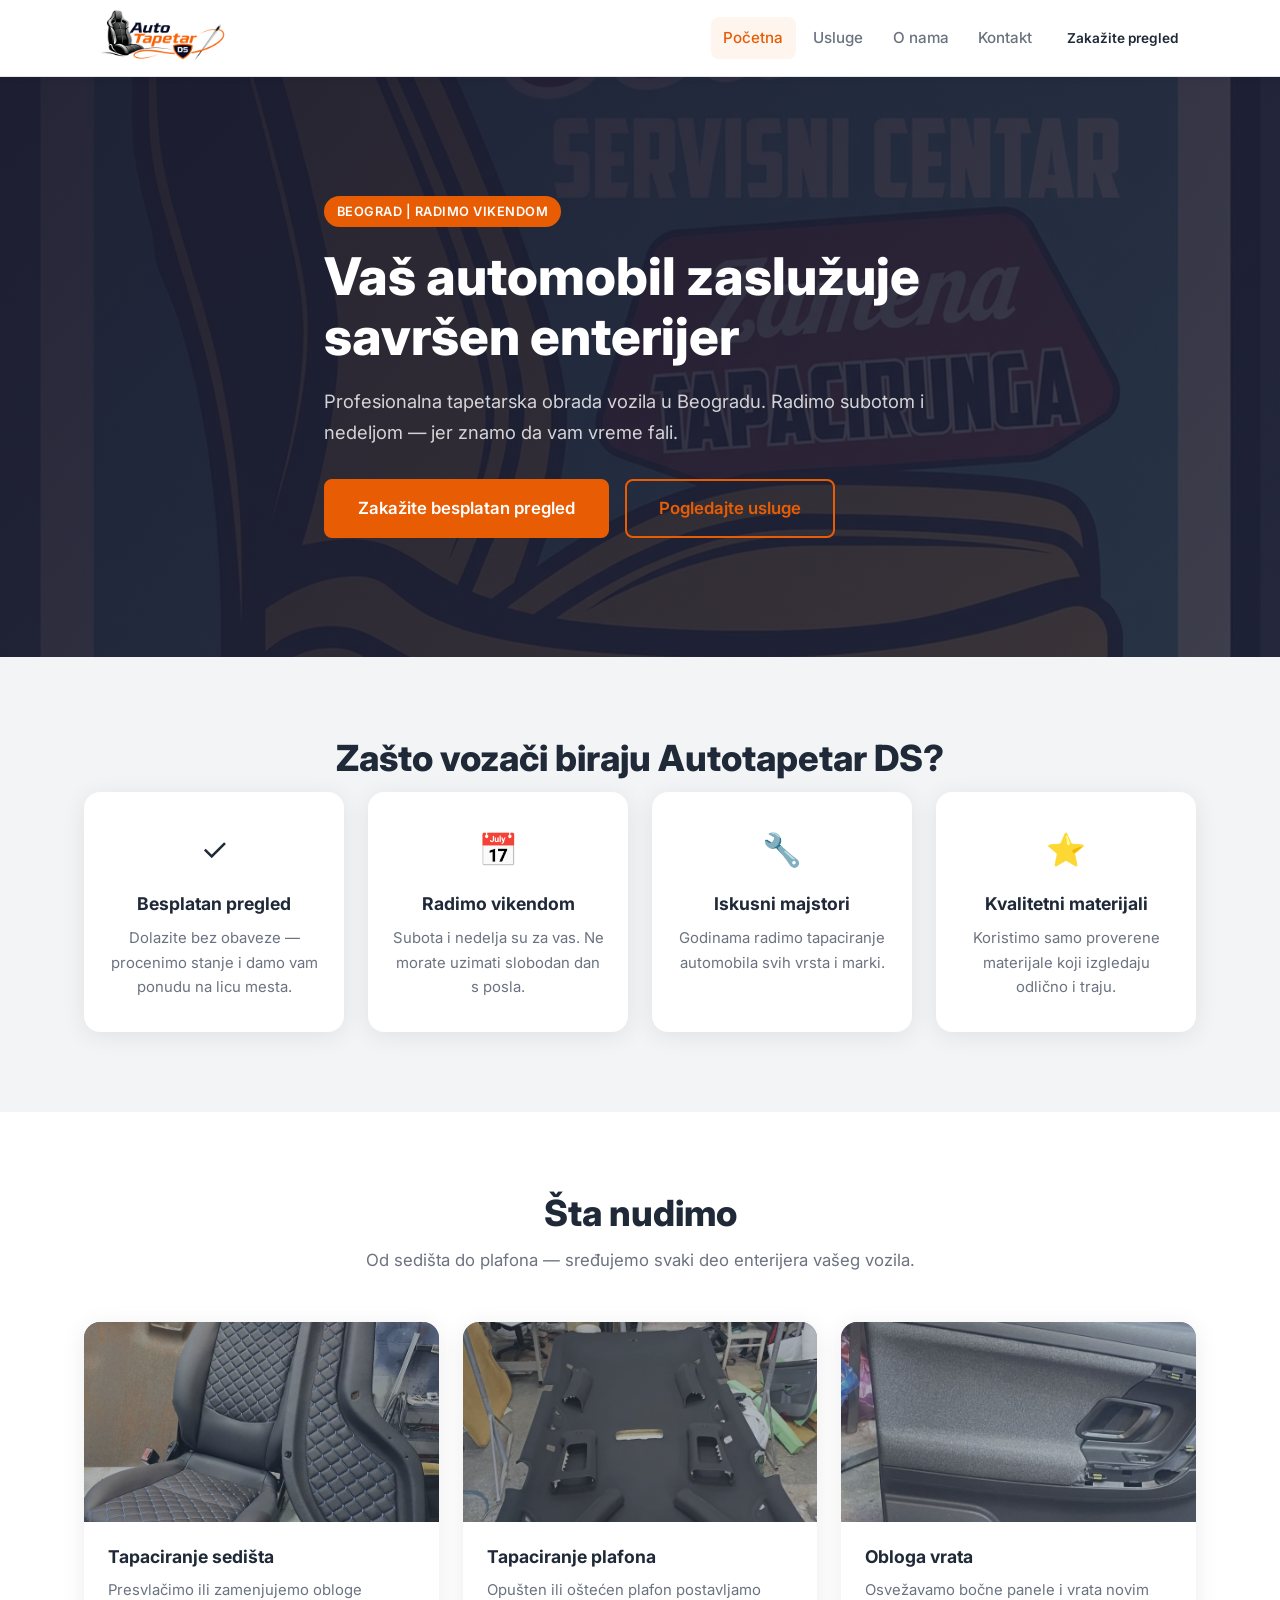
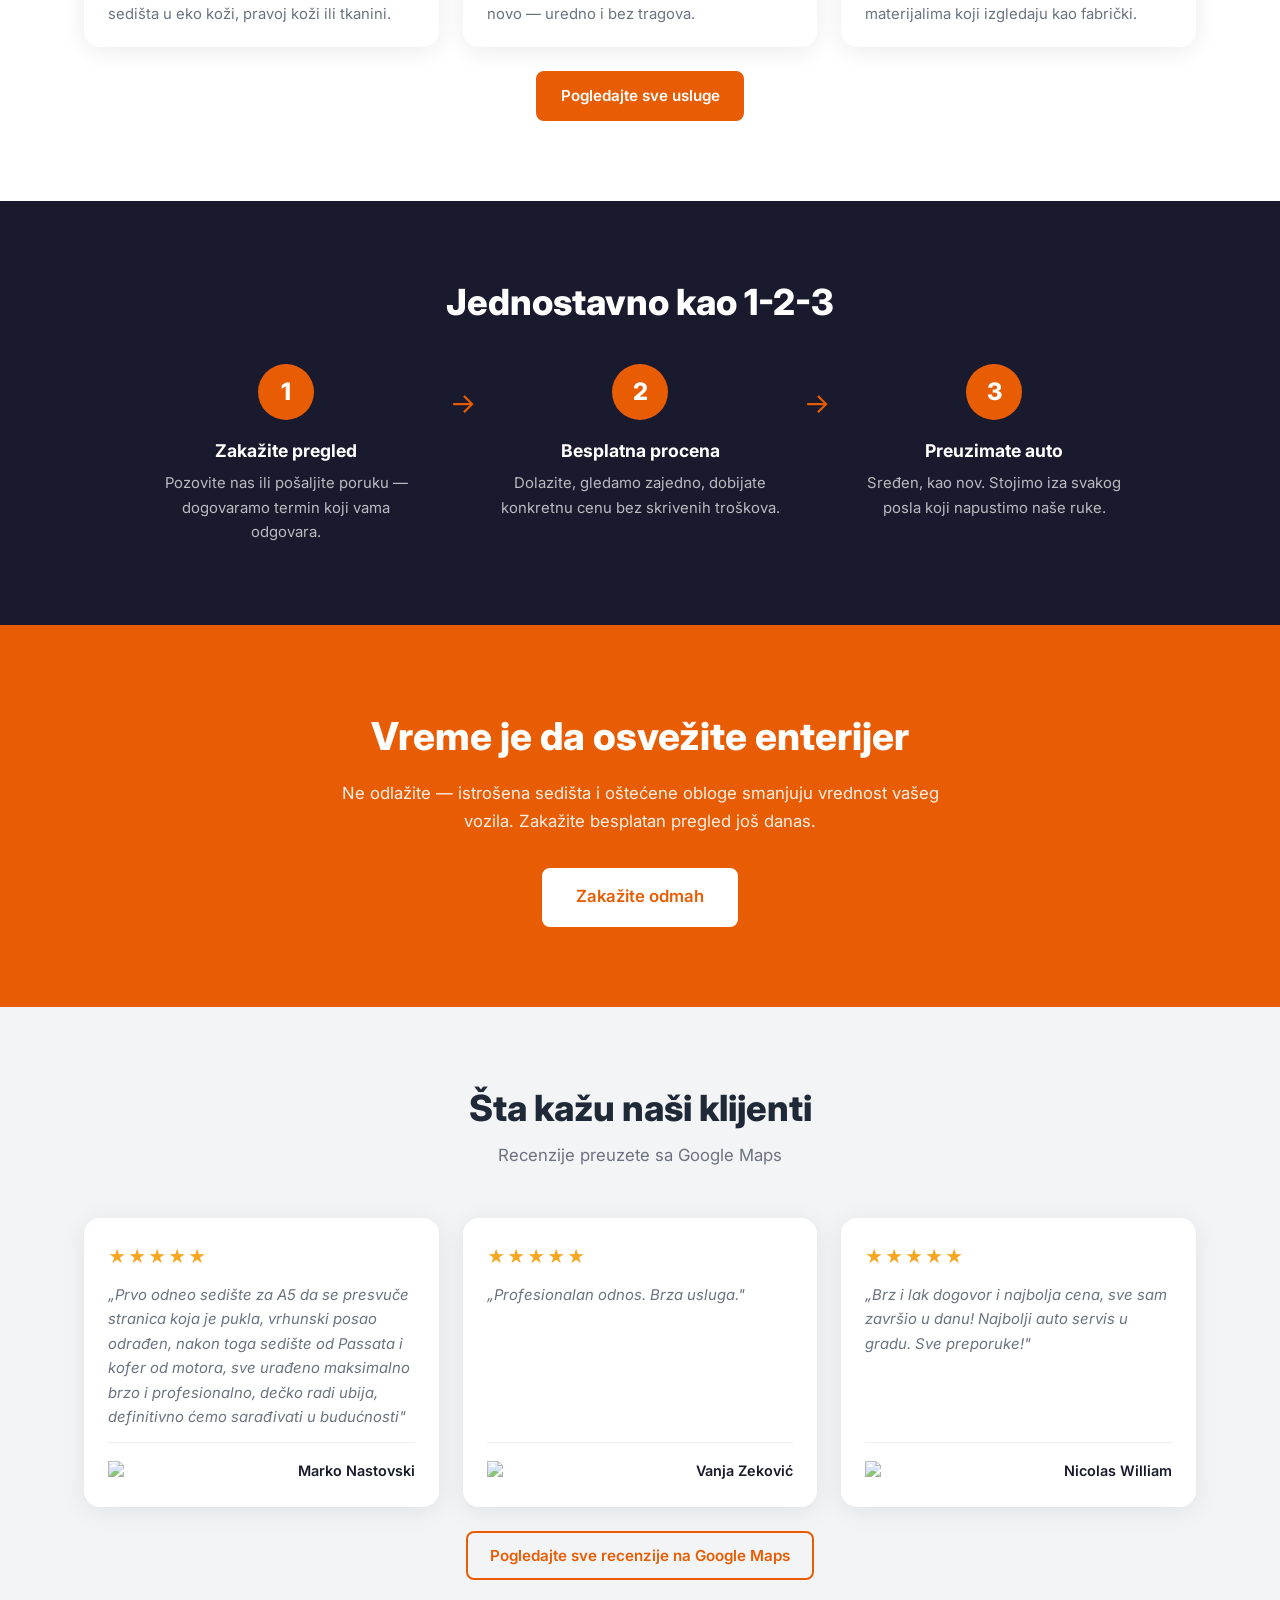
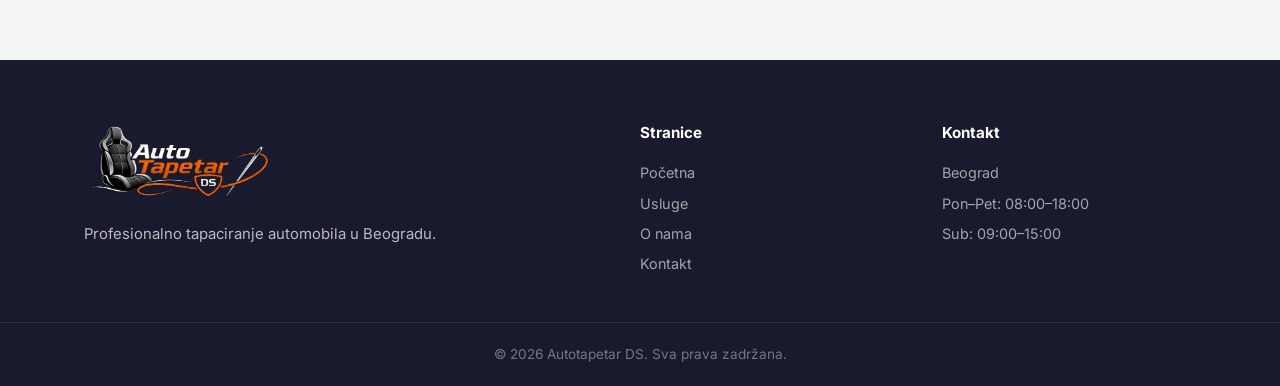
==== commit 3ec01618: "Godina u footeru automatska (JS Date)" ====
--- a/index.html
+++ b/index.html
@@ -221,7 +221,7 @@
     </div>
     <div class="footer__bottom">
       <div class="container">
-        <p>&copy; 2025 Autotapetar DS. Sva prava zadržana.</p>
+        <p>&copy; <span id="footer-year"></span> Autotapetar DS. Sva prava zadržana.</p>
       </div>
     </div>
   </footer>
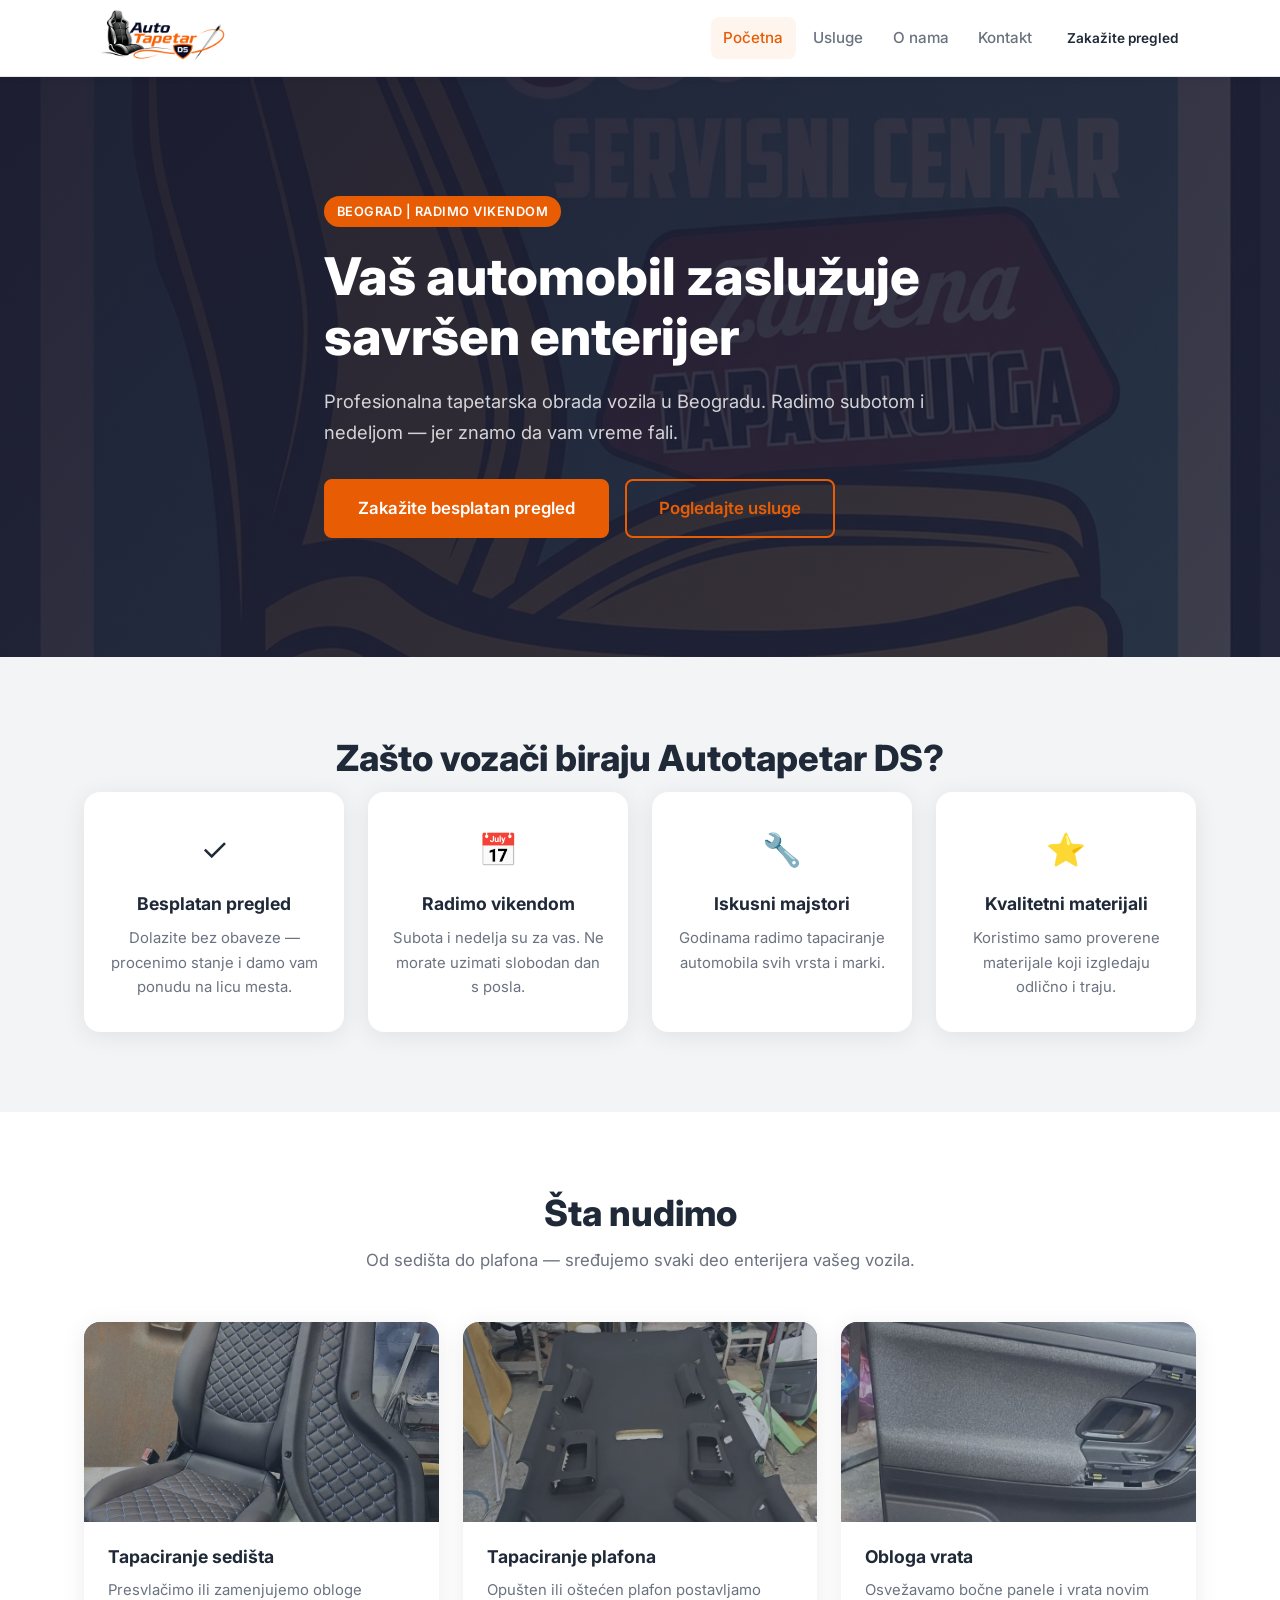
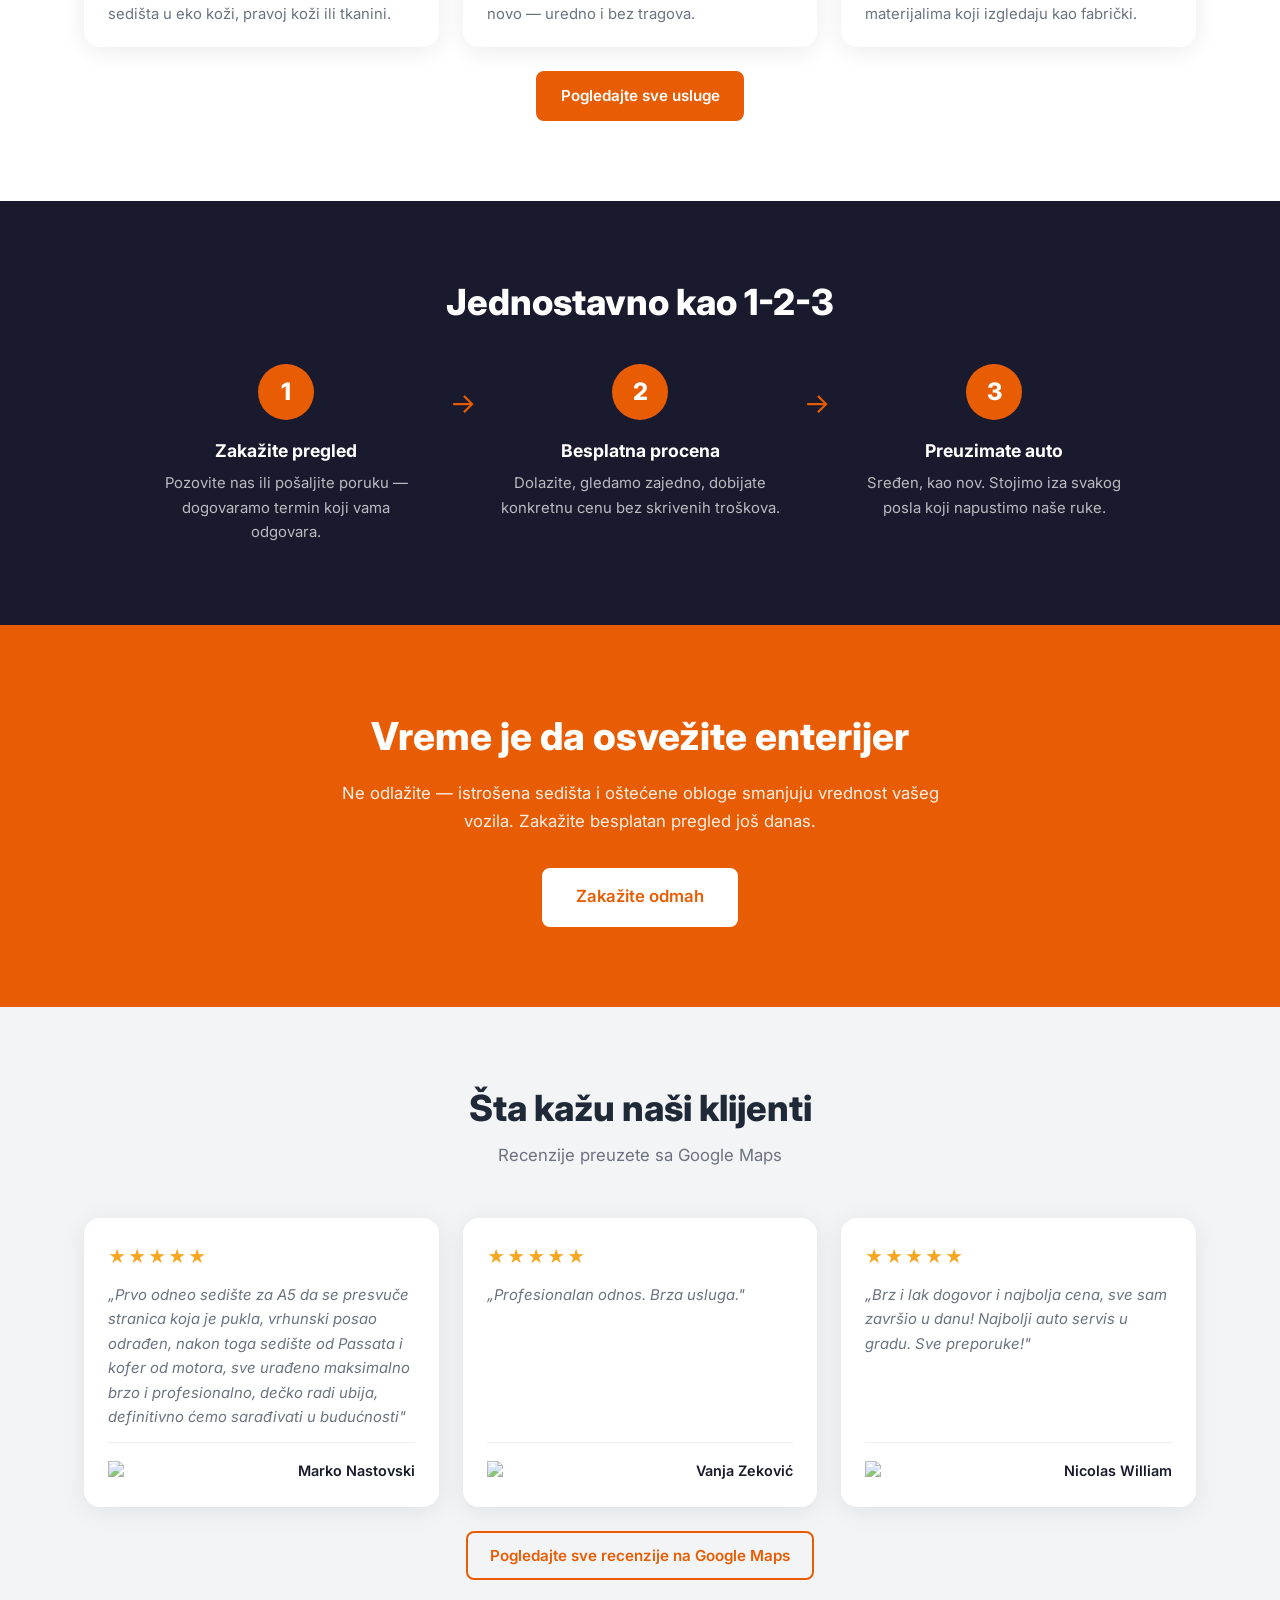
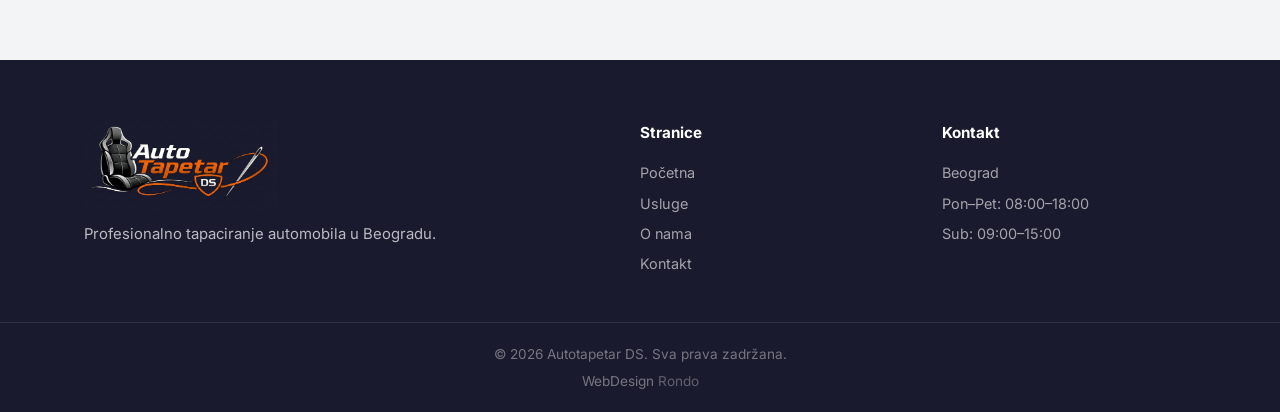
==== commit d70a390f: "Dodat WebDesign Rondo credit u footer" ====
--- a/index.html
+++ b/index.html
@@ -222,6 +222,7 @@
     <div class="footer__bottom">
       <div class="container">
         <p>&copy; <span id="footer-year"></span> Autotapetar DS. Sva prava zadržana.</p>
+        <p class="footer__credit">WebDesign <a href="https://rondo.rs" target="_blank" rel="noopener">Rondo</a></p>
       </div>
     </div>
   </footer>
--- a/css/style.css
+++ b/css/style.css
@@ -582,6 +582,9 @@
   padding: 1.25rem 0;
 }
 .footer__bottom p { font-size: .85rem; color: rgba(255,255,255,.4); text-align: center; }
+.footer__credit { font-size: .72rem; margin-top: .25rem; }
+.footer__credit a { color: rgba(255,255,255,.3); text-decoration: none; }
+.footer__credit a:hover { color: rgba(255,255,255,.6); }
 
 /* =====================
    PLACEHOLDER IMAGES
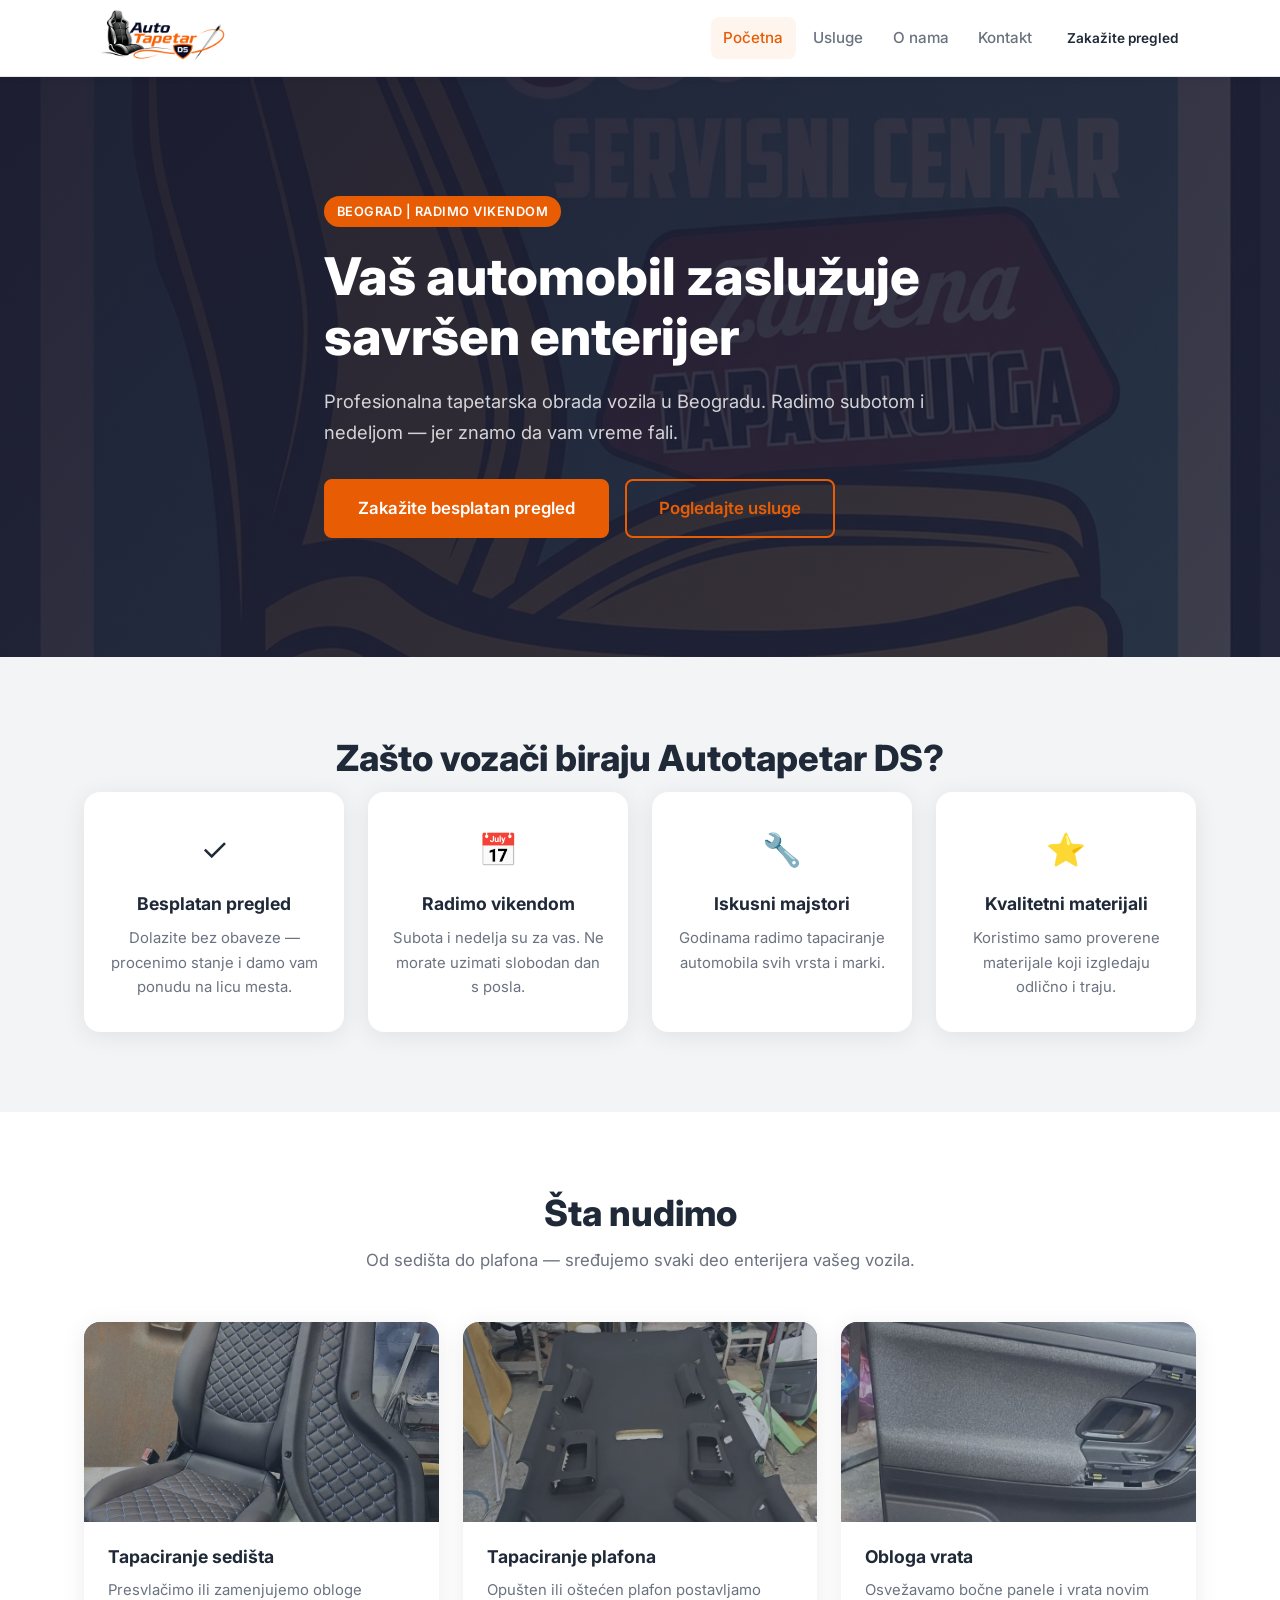
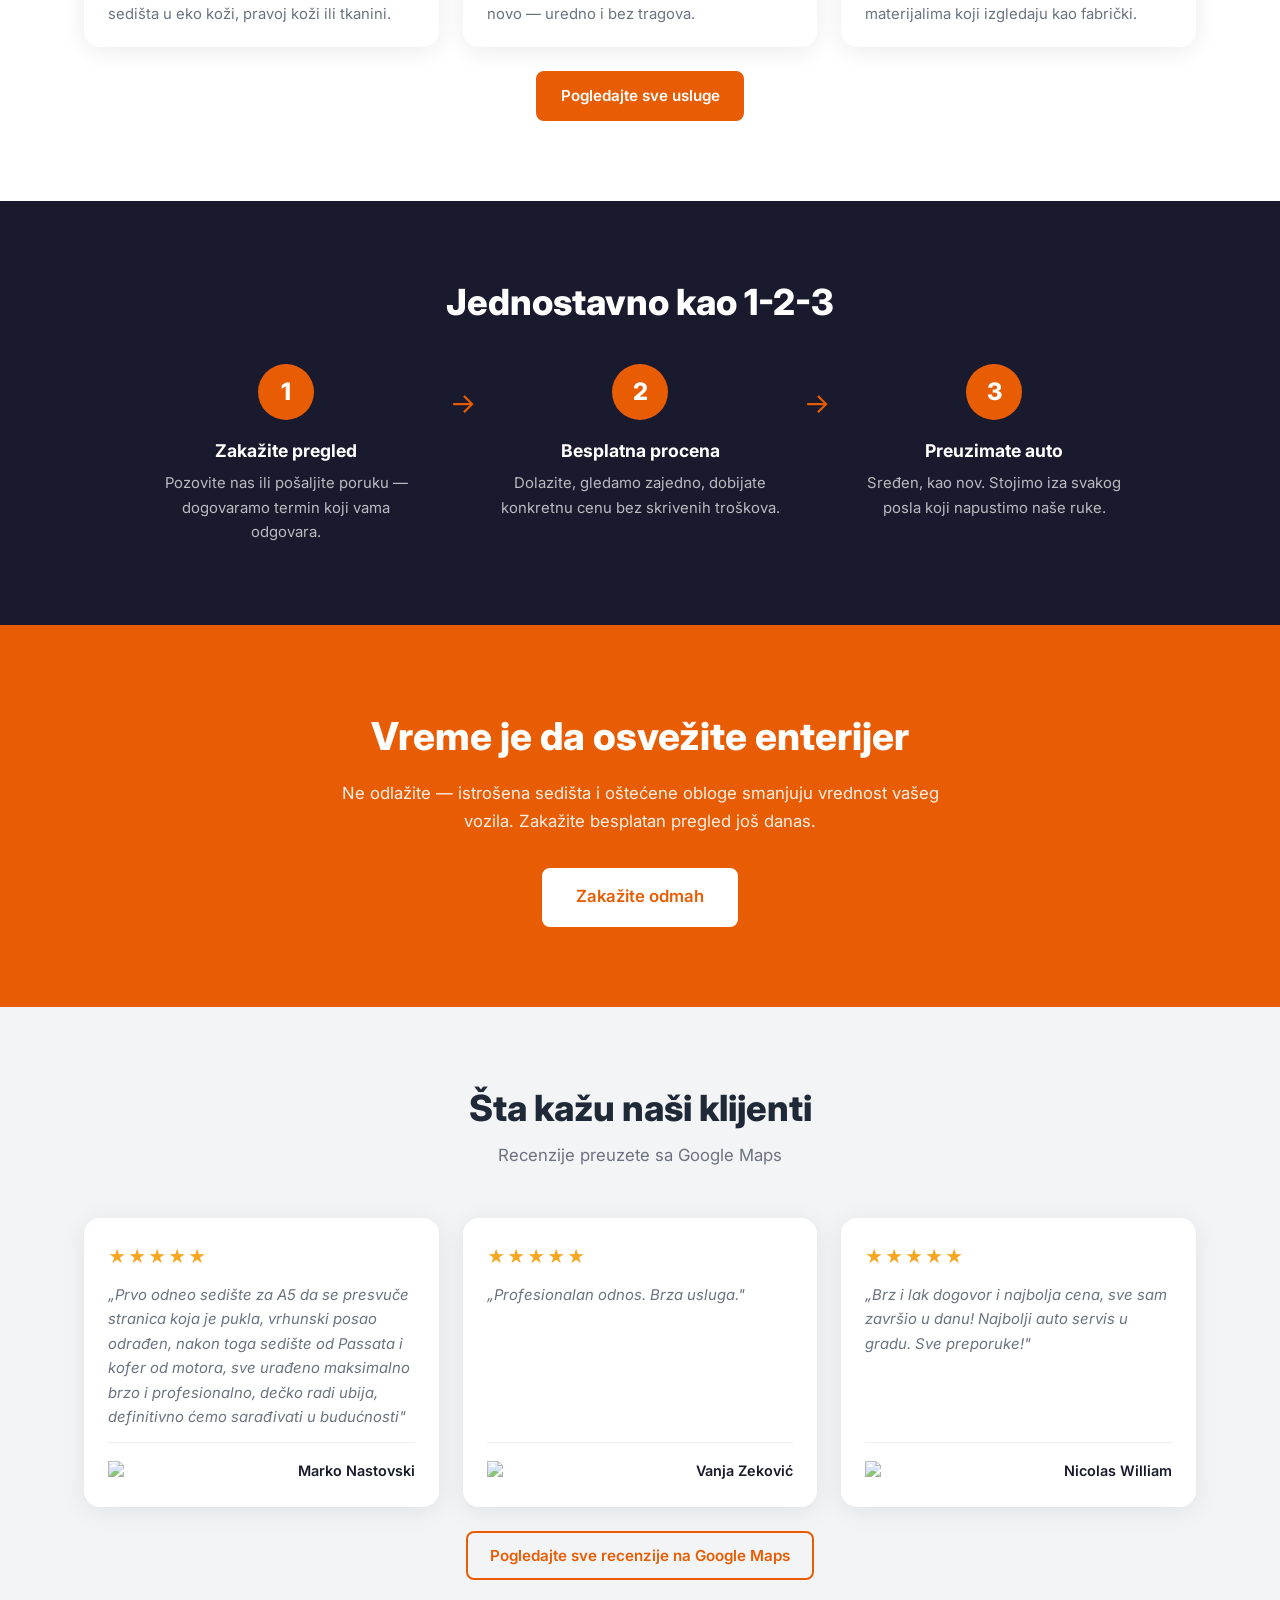
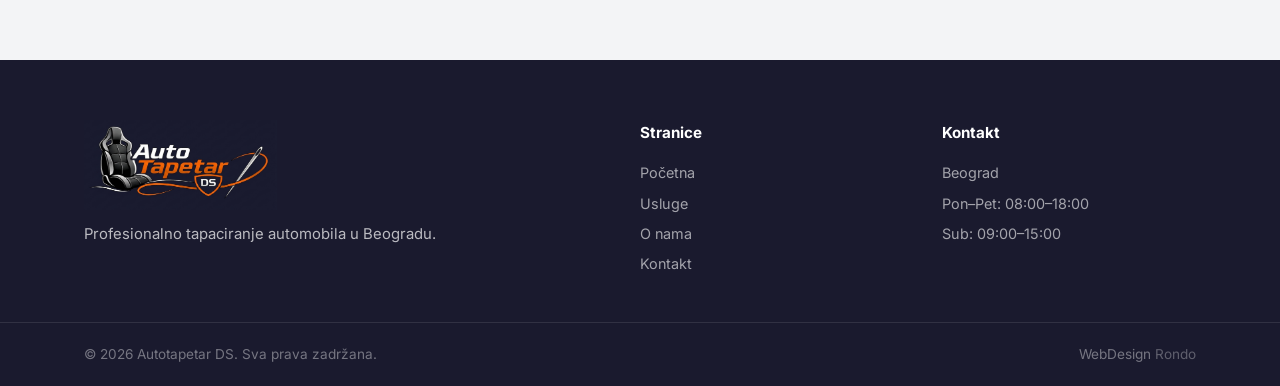
==== commit b58a4840: "WebDesign Rondo poravnat desno uz copyright" ====
--- a/index.html
+++ b/index.html
@@ -221,8 +221,10 @@
     </div>
     <div class="footer__bottom">
       <div class="container">
-        <p>&copy; <span id="footer-year"></span> Autotapetar DS. Sva prava zadržana.</p>
-        <p class="footer__credit">WebDesign <a href="https://rondo.rs" target="_blank" rel="noopener">Rondo</a></p>
+        <div class="footer__bottom-row">
+          <p>&copy; <span id="footer-year"></span> Autotapetar DS. Sva prava zadržana.</p>
+          <p class="footer__credit">WebDesign <a href="https://rondo.rs" target="_blank" rel="noopener">Rondo</a></p>
+        </div>
       </div>
     </div>
   </footer>
--- a/css/style.css
+++ b/css/style.css
@@ -581,8 +581,9 @@
   border-top: 1px solid rgba(255,255,255,.1);
   padding: 1.25rem 0;
 }
-.footer__bottom p { font-size: .85rem; color: rgba(255,255,255,.4); text-align: center; }
-.footer__credit { font-size: .72rem; margin-top: .25rem; }
+.footer__bottom-row { display: flex; justify-content: space-between; align-items: center; }
+.footer__bottom p { font-size: .85rem; color: rgba(255,255,255,.4); }
+.footer__credit { font-size: .72rem; }
 .footer__credit a { color: rgba(255,255,255,.3); text-decoration: none; }
 .footer__credit a:hover { color: rgba(255,255,255,.6); }
 
